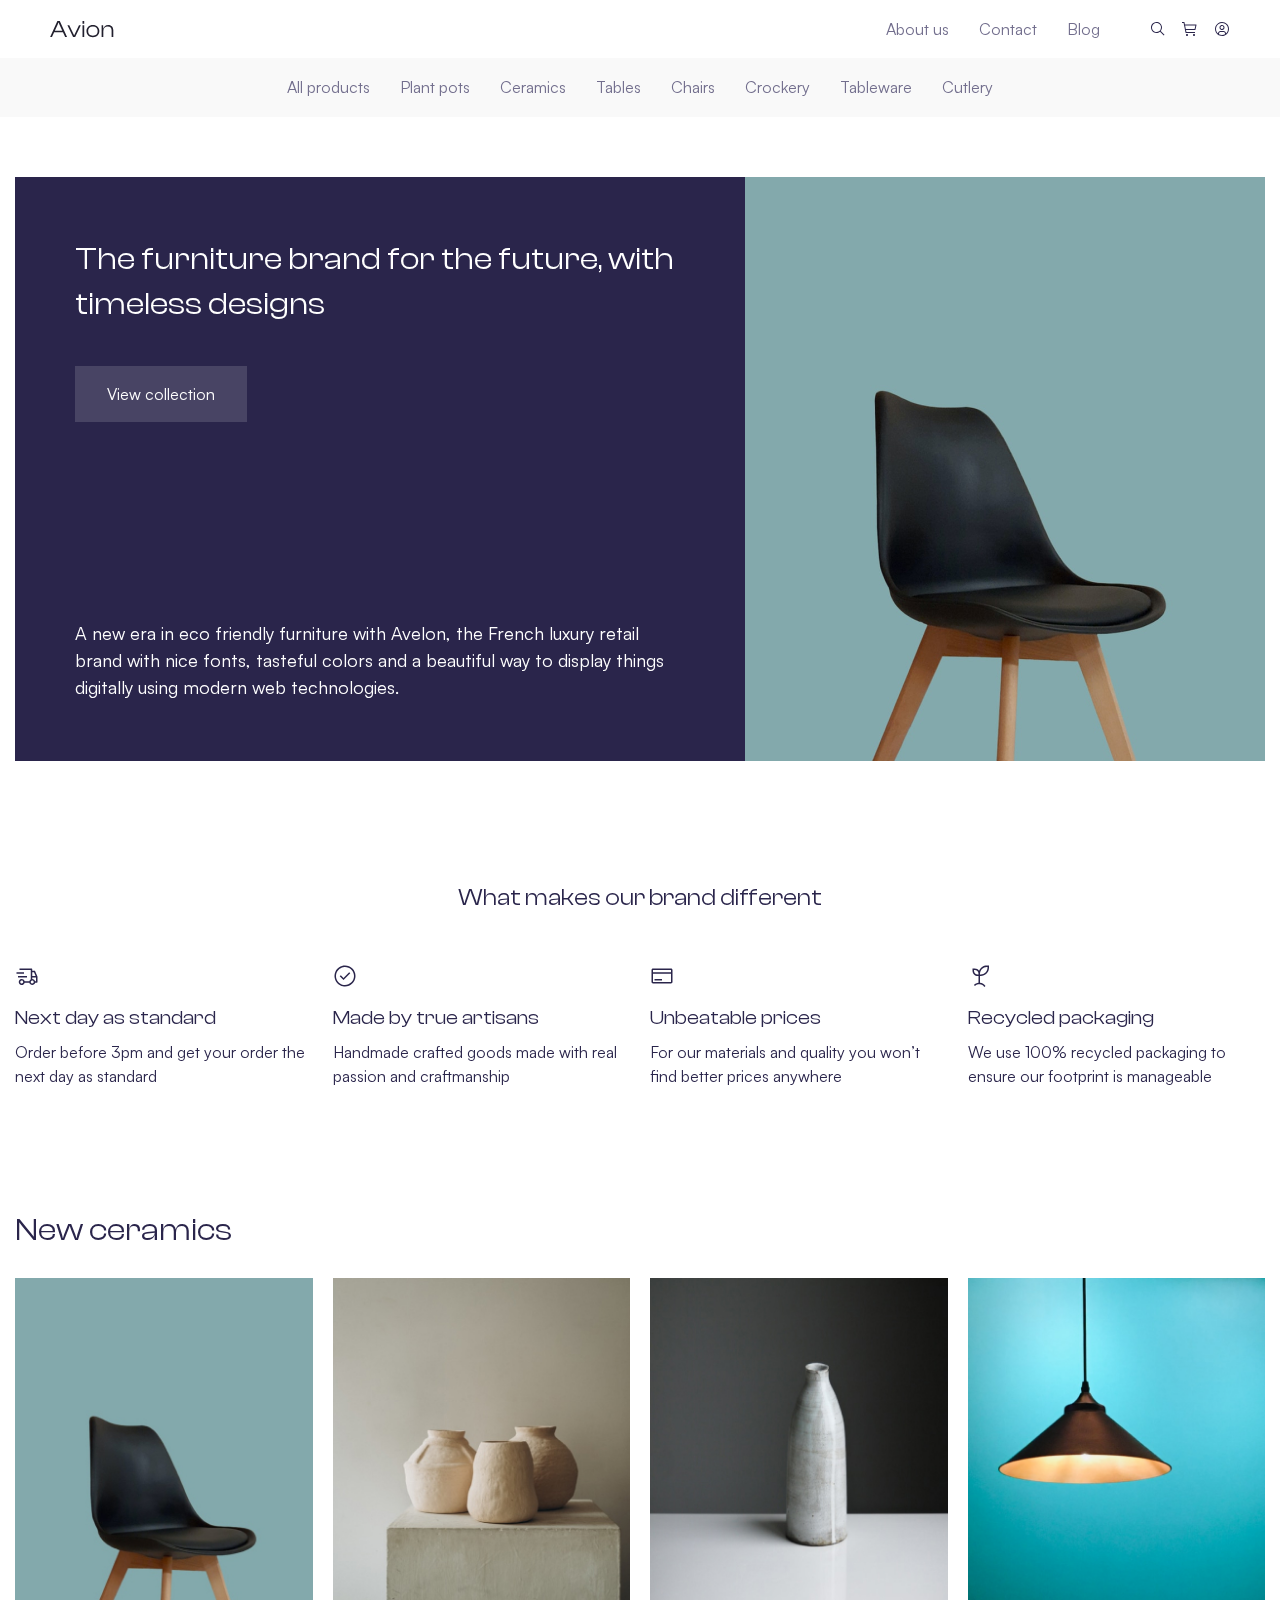
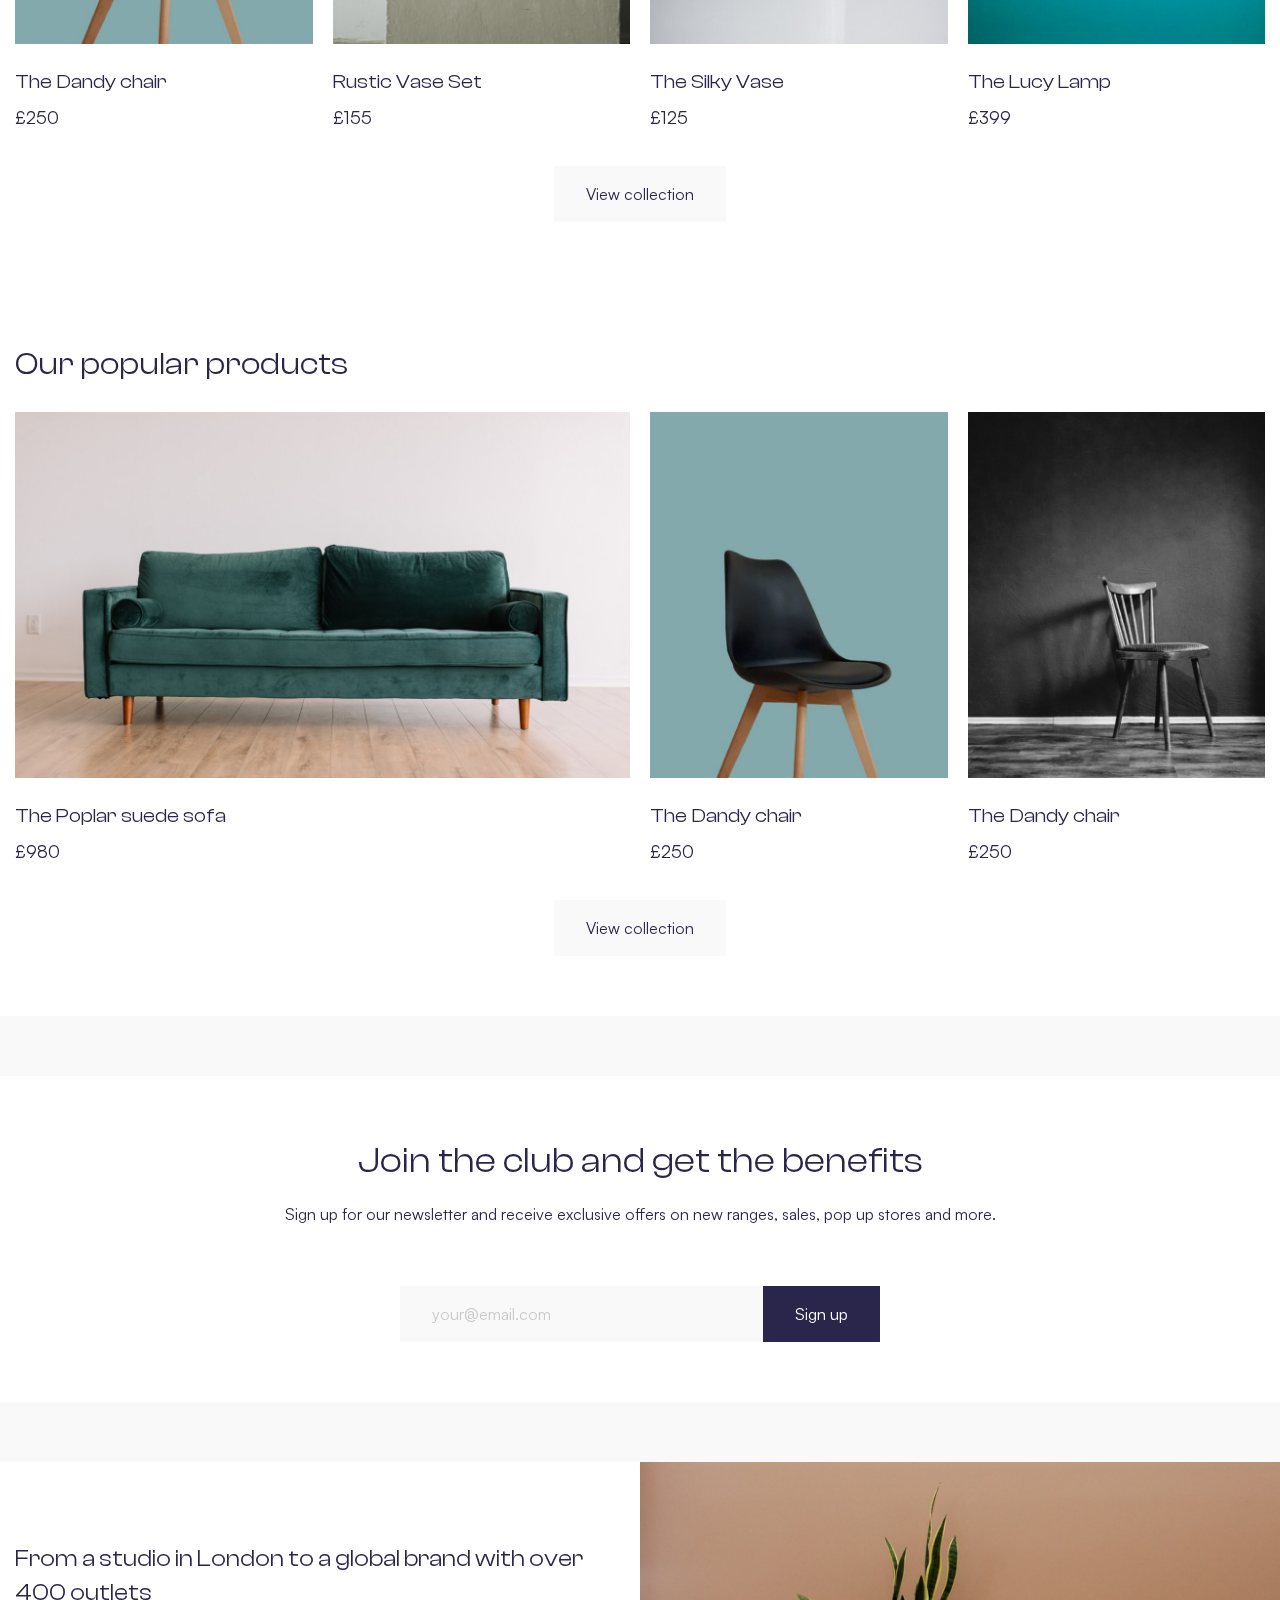
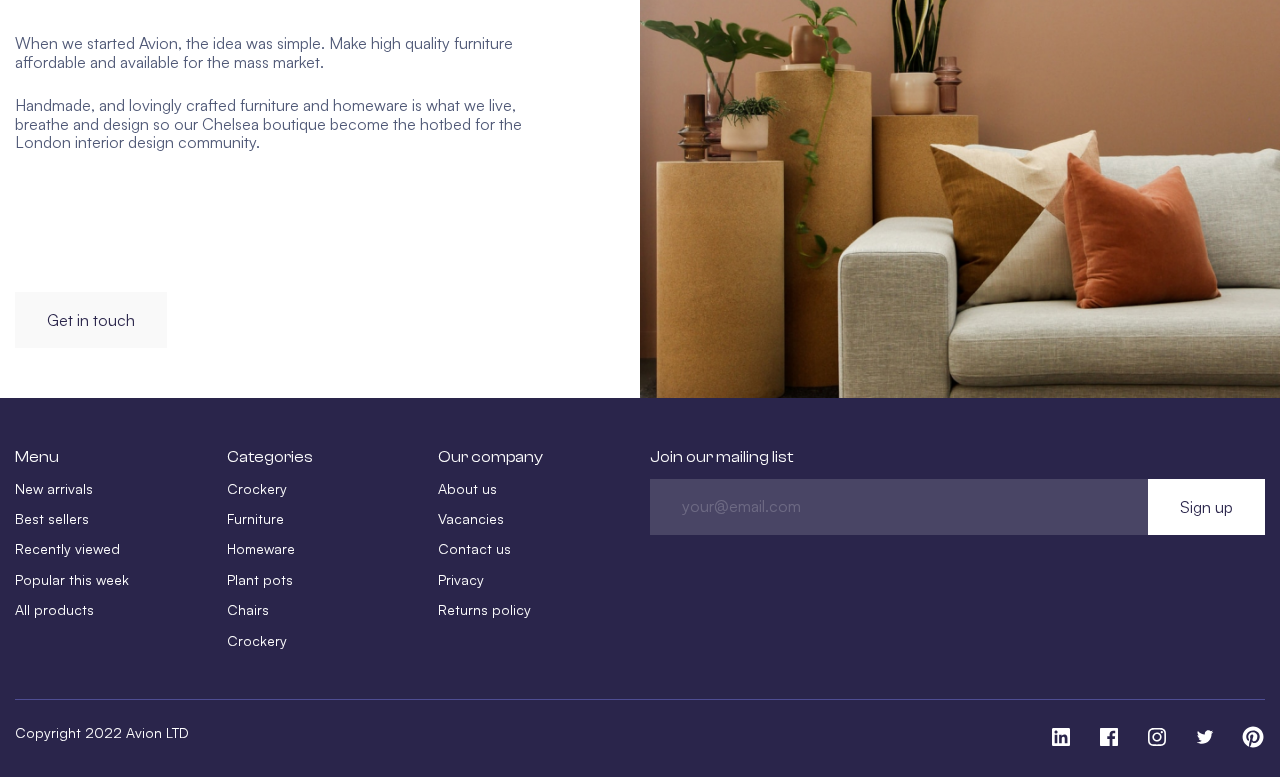
==== index.html @ 205c5595 "add products grid block" ====
<!DOCTYPE html>
<html lang="en" class="page">

<head>
    <meta charset="UTF-8">
    <meta name="viewport" content="width=device-width, initial-scale=1.0">
    <title>Avion</title>
    <link rel="stylesheet" href="./styles/normalize.css">
    <link rel="stylesheet" href="./styles/main.css">
</head>

<body class="page__body">
    <header class="header">
        <div class="header__container header__top">
            <a href="/" class="logo header__logo">
                <img src="./img/logo.svg" alt="Avion Logo">
            </a>
            <div class="header__actions">
                <nav class="header__nav">
                    <ul class="list-reset header__list">
                        <li class="header__item">
                            <a href="/about.html" class="header__link focus-visible">About us</a>
                        </li>
                        <li class="header__item">
                            <a href="#" class="header__link focus-visible">Contact</a>
                        </li>
                        <li class="header__item">
                            <a href="#" class="header__link focus-visible">Blog</a>
                        </li>
                    </ul>
                </nav>
                <div class="header__buttons">
                    <button class="btn-reset header__button">
                        <img src="./img/search-icon.svg" alt="Search Icon" class="header__button-icon">
                    </button>
                    <button class="btn-reset header__button">
                        <img src="./img/cart-icon.svg" alt="Cart Icon" class="header__button-icon">
                    </button>
                    <button class="btn-reset header__button">
                        <img src="./img/user-icon.svg" alt="User Icon" class="header__button-icon">
                    </button>
                </div>
            </div>
        </div>
        <div class="header__container header__bottom">
            <nav class="header__nav">
                <ul class="list-reset header__list">
                    <li class="header__item"><a href="#" class="header__link focus-visible">All products</a></li>
                    <li class="header__item"><a href="#" class="header__link focus-visible">Plant pots</a></li>
                    <li class="header__item"><a href="#" class="header__link focus-visible">Ceramics</a></li>
                    <li class="header__item"><a href="#" class="header__link focus-visible">Tables</a></li>
                    <li class="header__item"><a href="#" class="header__link focus-visible">Chairs</a></li>
                    <li class="header__item"><a href="#" class="header__link focus-visible">Crockery</a></li>
                    <li class="header__item"><a href="#" class="header__link focus-visible">Tableware</a></li>
                    <li class="header__item"><a href="#" class="header__link focus-visible">Cutlery</a></li>
                </ul>
            </nav>
        </div>
    </header>
    <main>
        <section class="hero">
            <div class="hero__container container">
                <!-- Левая часть: текст и кнопка -->
                <div class="hero__content">
                    <h1 class="hero__title">The furniture brand for the future, with timeless designs</h1>
                    <a href="#" class="button button--transparent hero__button">View collection</a>
                    <p class="hero__description">
                        A new era in eco friendly furniture with Avelon, the French luxury retail brand
                        with nice fonts, tasteful colors and a beautiful way to display things digitally
                        using modern web technologies.
                    </p>
                </div>

                <!-- Правая часть: картинка -->
                <div class="hero__image-wrapper">
                    <img src="./img/hero-chair.jpg" alt="Furniture design chair" width="520" height="584"
                        class="hero__image">
                </div>
            </div>
        </section>
        <section class="features">
            <div class="container">
                <h2 class="title title--medium title--center features__title">What makes our brand different</h2>
                <ul class="list-reset features__list grid">
                    <!-- Пункт 1 -->
                    <li class="features__item">
                        <img src="./img/features-1.svg" alt="Features Icon" width="24" height="24"
                            class="features__icon">
                        <h3 class="features__subtitle">Next day as standard</h3>
                        <p class="features__text">Order before 3pm and get your order the next day as standard</p>
                    </li>

                    <!-- Пункт 2 -->
                    <li class="features__item">
                        <img src="./img/features-2.svg" alt="Features Icon" width="24" height="24"
                            class="features__icon">
                        <h3 class="features__subtitle">Made by true artisans</h3>
                        <p class="features__text">Handmade crafted goods made with real passion and craftmanship</p>
                    </li>

                    <!-- Пункт 3 -->
                    <li class="features__item">
                        <img src="./img/features-3.svg" alt="Features Icon" width="24" height="24"
                            class="features__icon">
                        <h3 class="features__subtitle">Unbeatable prices</h3>
                        <p class="features__text">For our materials and quality you won’t find better prices anywhere
                        </p>
                    </li>

                    <!-- Пункт 4 -->
                    <li class="features__item">
                        <img src="./img/features-4.svg" alt="Features Icon" width="24" height="24"
                            class="features__icon">
                        <h3 class="features__subtitle">Recycled packaging</h3>
                        <p class="features__text">We use 100% recycled packaging to ensure our footprint is manageable
                        </p>
                    </li>
                </ul>
            </div>
        </section>
        <section class="products">
            <div class="products__container container">
                <h2 class="title title--large products__title">New ceramics</h2>

                <ul class="list-reset products-grid products__list">
                    <li class="products-grid__item">
                        <article class="product">
                            <div class="product__image-wrapper">
                                <img src="./img/dandy-chair.jpg" alt="The Dandy chair" class="product__image" width="305"
                                    height="317">
                            </div>
                            <a href="/" class="product__name">The Dandy chair</a>
                            <span class="product__price">£250</span>
                        </article>
                    </li>

                    <li class="products-grid__item">
                        <article class="product">
                            <div class="product__image-wrapper">
                                <img src="./img/vase-set.jpg" alt="Rustic Vase Set" class="product__image" width="305"
                                    height="317">
                            </div>
                            <a href="/" class="product__name">Rustic Vase Set</a>
                            <span class="product__price">£155</span>
                        </article>
                    </li>

                    <li class="products-grid__item">
                        <article class="product">
                            <div class="product__image-wrapper">
                                <img src="./img/silky-vase.jpg" alt="The Silky Vase" class="product__image" width="305"
                                    height="317">
                            </div>
                            <a href="/" class="product__name">The Silky Vase</a>
                            <span class="product__price">£125</span>
                        </article>
                    </li>

                    <li class="products-grid__item">
                        <article class="product">
                            <div class="product__image-wrapper">
                                <img src="./img/lucy-lamp.jpg" alt="The Lucy Lamp" class="product__image" width="305"
                                    height="317">
                            </div>
                            <a href="/" class="product__name">The Lucy Lamp</a>
                            <span class="product__price">£399</span>
                        </article>
                    </li>
                </ul>

                <div class="products__button-wrapper">
                    <a href="/products.html" class="button button--grey">View collection</a>
                </div>
            </div>
        </section>
        <section class="products">
            <div class="products__container container">
                <h2 class="title title--large products__title">Our popular products</h2>

                <ul class="list-reset products-grid products__list">
                    <li class="products-grid__item products-grid__item--large">
                        <article class="product">
                            <div class="product__image-wrapper">
                                <img src="./img/popular-sofa.jpg" alt="The Dandy chair" class="product__image" width="630"
                                    height="375">
                            </div>
                            <a href="/" class="product__name">The Poplar suede sofa</a>
                            <span class="product__price">£980</span>
                        </article>
                    </li>

                    <li class="products-grid__item">
                        <article class="product">
                            <div class="product__image-wrapper">
                                <img src="./img/dandy-chair.jpg" alt="Rustic Vase Set" class="product__image" width="305"
                                    height="317">
                            </div>
                            <a href="/" class="product__name">The Dandy chair</a>
                            <span class="product__price">£250</span>
                        </article>
                    </li>

                    <li class="products-grid__item">
                        <article class="product">
                            <div class="product__image-wrapper">
                                <img src="./img/dandy-chair-2.jpg" alt="The Silky Vase" class="product__image" width="305"
                                    height="317">
                            </div>
                            <a href="/" class="product__name">The Dandy chair</a>
                            <span class="product__price">£250</span>
                        </article>
                    </li>
                </ul>

                <div class="products__button-wrapper">
                    <a href="/products.html" class="button button--grey">View collection</a>
                </div>
            </div>
        </section>
        <section class="newsletter">
            <div class="newsletter__container container">
                <h2 class="title title--xlarge title--center newsletter__title">Join the club and get the benefits</h2>
                <p class="newsletter__description">Sign up for our newsletter and receive exclusive offers on new
                    ranges, sales, pop up stores and more.</p>
                <form action="#" method="POST" class="form newsletter__form">
                    <input type="email" class="input-reset form__input" placeholder="your@email.com" required
                        aria-label="Enter your email address">
                    <button type="submit" class="button button--dark form__button">Sign up</button>
                </form>
            </div>
        </section>
        <section class="about">
            <div class="about__container">
                <!-- Левая часть: текст и кнопка -->
                <div class="about__content about__content--left">
                    <h2 class="title title--medium about__title">From a studio in London to a global brand with over 400
                        outlets</h1>
                        <p class="about__description">
                            When we started Avion, the idea was simple. Make high quality furniture affordable and
                            available
                            for the mass market.
                        </p>
                        <p class="about__description">
                            Handmade, and lovingly crafted furniture and homeware is what we live,
                            breathe and design so our Chelsea boutique become the hotbed for the London interior design
                            community.
                        </p>
                        <a href="#" class="button button--grey about__button">Get in touch</a>
                </div>

                <!-- Правая часть: картинка -->
                <div class="about__image-wrapper">
                    <img src="./img/about-image.jpg" alt="Decorate Image" width="720" height="603" class="about__image">
                </div>
            </div>
        </section>
    </main>
    <footer class="footer">
        <div class="container">
            <div class="grid footer__top">
                <nav class="footer__nav">
                    <h3 class="footer__subtitle">Menu</h3>
                    <ul class="list-reset footer__list">
                        <li class="footer__item">
                            <a href="/" class="footer__link">New arrivals</a>
                        </li>
                        <li class="footer__item">
                            <a href="/" class="footer__link">Best sellers</a>
                        </li>
                        <li class="footer__item">
                            <a href="/" class="footer__link">Recently viewed</a>
                        </li>
                        <li class="footer__item">
                            <a href="/" class="footer__link">Popular this week</a>
                        </li>
                        <li class="footer__item">
                            <a href="/" class="footer__link">All products</a>
                        </li>
                    </ul>
                </nav>
                <nav class="footer__nav">
                    <h3 class="footer__subtitle">Categories</h3>
                    <ul class="list-reset footer__list">
                        <li class="footer__item">
                            <a href="/" class="footer__link">Crockery</a>
                        </li>
                        <li class="footer__item">
                            <a href="/" class="footer__link">Furniture</a>
                        </li>
                        <li class="footer__item">
                            <a href="/" class="footer__link">Homeware</a>
                        </li>
                        <li class="footer__item">
                            <a href="/" class="footer__link">Plant pots</a>
                        </li>
                        <li class="footer__item">
                            <a href="/" class="footer__link">Chairs</a>
                        </li>
                        <li class="footer__item">
                            <a href="/" class="footer__link">Crockery</a>
                        </li>
                    </ul>
                </nav>
                <nav class="footer__nav">
                    <h3 class="footer__subtitle">Our company</h3>
                    <ul class="list-reset footer__list">
                        <li class="footer__item">
                            <a href="/" class="footer__link">About us</a>
                        </li>
                        <li class="footer__item">
                            <a href="/" class="footer__link">Vacancies</a>
                        </li>
                        <li class="footer__item">
                            <a href="/" class="footer__link">Contact us</a>
                        </li>
                        <li class="footer__item">
                            <a href="/" class="footer__link">Privacy</a>
                        </li>
                        <li class="footer__item">
                            <a href="/" class="footer__link">Returns policy</a>
                        </li>
                    </ul>
                </nav>
                <div class="footer__form">
                    <h3 class="footer__subtitle">Join our mailing list</h3>
                    <form action="#" method="POST" class="form">
                        <input type="email" class="input-reset form__input form__input--transparent"
                            placeholder="your@email.com" required aria-label="Enter your email address">
                        <button type="submit" class="button button--white form__button">Sign up</button>
                    </form>
                </div>
            </div>
            <div class="footer__bottom">
                <span class="footer__copyright">Copyright 2022 Avion LTD</span>
                <ul class="list-reset social">
                    <li class="social__item">
                        <a href="#" class="social__link">
                            <svg width="24" height="24" viewBox="0 0 24 24" fill="none" class="social__icon"
                                xmlns="http://www.w3.org/2000/svg">
                                <rect width="24" height="24" fill="white" style="mix-blend-mode:multiply" />
                                <path
                                    d="M19.65 3H4.35C3.6 3 3 3.6 3 4.275V19.65C3 20.325 3.6 20.925 4.35 20.925H19.65C20.4 20.925 21 20.325 21 19.65V4.275C21 3.6 20.4 3 19.65 3ZM8.325 18.3H5.7V9.75H8.325V18.3ZM7.05 8.55C6.225 8.55 5.475 7.875 5.475 6.975C5.475 6.075 6.15 5.4 7.05 5.4C7.875 5.4 8.625 6.075 8.625 6.975C8.625 7.875 7.875 8.55 7.05 8.55ZM18.375 18.225H15.75V14.025C15.75 13.05 15.75 11.7 14.325 11.7C12.9 11.7 12.75 12.825 12.75 13.875V18.15H10.125V9.75H12.6V10.875H12.675C13.05 10.2 13.95 9.45 15.225 9.45C17.925 9.45 18.45 11.25 18.45 13.575V18.225H18.375Z"
                                    fill="white" />
                            </svg>
                        </a>
                    </li>
                    <li class="social__item">
                        <a href="#" class="social__link">
                            <svg width="24" height="24" viewBox="0 0 24 24" fill="none" class="social__icon"
                                xmlns="http://www.w3.org/2000/svg">
                                <rect width="24" height="24" fill="white" style="mix-blend-mode:multiply" />
                                <path
                                    d="M20.0025 3H3.9975C3.73355 3.00196 3.48097 3.10769 3.29433 3.29433C3.10769 3.48097 3.00196 3.73355 3 3.9975V20.0025C3.00196 20.2664 3.10769 20.519 3.29433 20.7057C3.48097 20.8923 3.73355 20.998 3.9975 21H12.615V14.04H10.275V11.3175H12.615V9.315C12.615 6.99 14.0325 5.7225 16.1175 5.7225C16.815 5.7225 17.5125 5.7225 18.21 5.8275V8.25H16.7775C15.645 8.25 15.4275 8.79 15.4275 9.5775V11.31H18.1275L17.775 14.0325H15.4275V21H20.0025C20.2664 20.998 20.519 20.8923 20.7057 20.7057C20.8923 20.519 20.998 20.2664 21 20.0025V3.9975C20.998 3.73355 20.8923 3.48097 20.7057 3.29433C20.519 3.10769 20.2664 3.00196 20.0025 3Z"
                                    fill="white" />
                            </svg>
                        </a>
                    </li>
                    <li class="social__item">
                        <a href="#" class="social__link">
                            <svg width="24" height="24" viewBox="0 0 24 24" fill="none" class="social__icon"
                                xmlns="http://www.w3.org/2000/svg">
                                <rect width="24" height="24" fill="white" style="mix-blend-mode:multiply" />
                                <path
                                    d="M16.8042 8.2758C17.4007 8.2758 17.8842 7.79227 17.8842 7.1958C17.8842 6.59933 17.4007 6.1158 16.8042 6.1158C16.2077 6.1158 15.7242 6.59933 15.7242 7.1958C15.7242 7.79227 16.2077 8.2758 16.8042 8.2758Z"
                                    fill="white" />
                                <path
                                    d="M12 7.37835C11.0859 7.37835 10.1924 7.64941 9.43235 8.15724C8.67232 8.66507 8.07995 9.38688 7.73015 10.2314C7.38035 11.0759 7.28883 12.0051 7.46715 12.9016C7.64548 13.7982 8.08565 14.6217 8.732 15.268C9.37835 15.9144 10.2018 16.3545 11.0984 16.5328C11.9949 16.7112 12.9241 16.6196 13.7686 16.2698C14.6131 15.92 15.3349 15.3277 15.8428 14.5677C16.3506 13.8076 16.6217 12.9141 16.6217 12C16.6217 10.7743 16.1347 9.59873 15.268 8.732C14.4013 7.86527 13.2257 7.37835 12 7.37835ZM12 15C11.4067 15 10.8266 14.8241 10.3333 14.4944C9.83994 14.1648 9.45542 13.6962 9.22836 13.1481C9.0013 12.5999 8.94189 11.9967 9.05764 11.4147C9.1734 10.8328 9.45912 10.2982 9.87868 9.87868C10.2982 9.45912 10.8328 9.1734 11.4147 9.05764C11.9967 8.94189 12.5999 9.0013 13.1481 9.22836C13.6962 9.45542 14.1648 9.83994 14.4944 10.3333C14.8241 10.8266 15 11.4067 15 12C15 12.7956 14.6839 13.5587 14.1213 14.1213C13.5587 14.6839 12.7956 15 12 15Z"
                                    fill="white" />
                                <path
                                    d="M12 4.62165C14.4031 4.62165 14.6878 4.6308 15.6368 4.67415C16.2075 4.68094 16.7728 4.78577 17.308 4.98405C17.6961 5.13381 18.0486 5.36316 18.3428 5.65732C18.6369 5.95149 18.8663 6.30398 19.016 6.6921C19.2143 7.22731 19.3191 7.79261 19.3259 8.36333C19.3692 9.3123 19.3784 9.597 19.3784 12.0001C19.3784 14.4031 19.3693 14.6878 19.3259 15.6368C19.3191 16.2075 19.2143 16.7728 19.016 17.3081C18.8663 17.6962 18.6369 18.0487 18.3428 18.3428C18.0486 18.637 17.6961 18.8663 17.308 19.0161C16.7728 19.2144 16.2075 19.3192 15.6368 19.326C14.6879 19.3693 14.4033 19.3785 12 19.3785C9.5967 19.3785 9.31215 19.3694 8.36325 19.326C7.79253 19.3192 7.22723 19.2144 6.69202 19.0161C6.3039 18.8663 5.95142 18.637 5.65725 18.3428C5.36308 18.0487 5.13374 17.6962 4.98397 17.3081C4.78569 16.7728 4.68087 16.2075 4.67408 15.6368C4.6308 14.6878 4.62157 14.4031 4.62157 12.0001C4.62157 9.597 4.63072 9.3123 4.67408 8.36333C4.68087 7.79261 4.78569 7.22731 4.98397 6.6921C5.13373 6.30396 5.36307 5.95146 5.65724 5.65728C5.95141 5.3631 6.30389 5.13375 6.69202 4.98397C7.22723 4.78569 7.79253 4.68087 8.36325 4.67408C9.31222 4.6308 9.59693 4.62165 12 4.62165ZM12 3C9.55575 3 9.24922 3.01035 8.2893 3.05415C7.54279 3.06914 6.80422 3.21059 6.105 3.4725C5.50705 3.70374 4.96401 4.05735 4.51068 4.51068C4.05735 4.96401 3.70374 5.50705 3.4725 6.105C3.21055 6.80434 3.06909 7.54304 3.05415 8.28968C3.01035 9.24923 3 9.55575 3 12C3 14.4443 3.01035 14.7508 3.05415 15.7107C3.0691 16.4573 3.21056 17.196 3.4725 17.8954C3.70374 18.4933 4.05735 19.0364 4.51068 19.4897C4.96401 19.943 5.50705 20.2966 6.105 20.5279C6.80434 20.7898 7.54304 20.9313 8.28968 20.9462C9.24923 20.9897 9.55575 21 12 21C14.4443 21 14.7508 20.9896 15.7107 20.9459C16.4573 20.9309 17.196 20.7894 17.8954 20.5275C18.4933 20.2963 19.0364 19.9426 19.4897 19.4893C19.943 19.036 20.2966 18.493 20.5279 17.895C20.7898 17.1957 20.9313 16.457 20.9462 15.7103C20.9897 14.7508 21 14.4443 21 12C21 9.55575 20.9896 9.24922 20.9459 8.2893C20.9309 7.54279 20.7894 6.80422 20.5275 6.105C20.2962 5.50712 19.9426 4.96415 19.4893 4.51089C19.0359 4.05763 18.4929 3.70407 17.895 3.47287C17.1957 3.21093 16.457 3.06948 15.7103 3.05453C14.7508 3.01035 14.4443 3 12 3Z"
                                    fill="white" />
                            </svg>
                        </a>
                    </li>
                    <li class="social__item">
                        <a href="#" class="social__link">
                            <svg width="24" height="24" viewBox="0 0 24 24" fill="none" class="social__icon"
                                xmlns="http://www.w3.org/2000/svg">
                                <rect width="24" height="24" fill="white" style="mix-blend-mode:multiply" />
                                <path
                                    d="M8.94 18.705C10.2069 18.713 11.4627 18.4693 12.6346 17.9882C13.8066 17.507 14.8714 16.798 15.7672 15.9022C16.663 15.0064 17.3721 13.9416 17.8532 12.7696C18.3343 11.5977 18.578 10.3418 18.57 9.07499C18.57 8.92499 18.57 8.78249 18.57 8.63249C19.2267 8.15136 19.7951 7.56012 20.25 6.88499C19.6316 7.15544 18.9773 7.3348 18.3075 7.41749C19.0177 6.99432 19.5506 6.32824 19.8075 5.54249C19.1456 5.93957 18.4199 6.21871 17.6625 6.36749C17.1524 5.82401 16.4775 5.46378 15.7421 5.34253C15.0067 5.22128 14.2518 5.34576 13.5943 5.69673C12.9368 6.04769 12.4132 6.60557 12.1047 7.28405C11.7962 7.96252 11.7198 8.72376 11.8875 9.44999C10.542 9.38395 9.22553 9.03525 8.02377 8.42662C6.822 7.81798 5.7619 6.96305 4.9125 5.91749C4.48419 6.66087 4.35437 7.53923 4.54932 8.37473C4.74427 9.21023 5.24942 9.94043 5.9625 10.4175C5.43646 10.3972 4.92259 10.2533 4.4625 9.99749V10.035C4.45783 10.8119 4.71954 11.5669 5.20403 12.1742C5.68851 12.7815 6.3665 13.2044 7.125 13.3725C6.63573 13.5041 6.12322 13.5246 5.625 13.4325C5.84459 14.095 6.26376 14.6734 6.82503 15.0883C7.38631 15.5032 8.06219 15.7344 8.76 15.75C7.56691 16.7104 6.08407 17.239 4.5525 17.25C4.28396 17.2422 4.01606 17.2197 3.75 17.1825C5.30022 18.1702 7.1019 18.6909 8.94 18.6825"
                                    fill="white" />
                            </svg>
                        </a>
                    </li>
                    <li class="social__item">
                        <a href="#" class="social__link">
                            <svg width="24" height="24" viewBox="0 0 24 24" fill="none" class="social__icon"
                                xmlns="http://www.w3.org/2000/svg">
                                <rect width="24" height="24" fill="white" style="mix-blend-mode:multiply" />
                                <path
                                    d="M11.9998 1.5C9.56549 1.51658 7.21257 2.37849 5.34356 3.93828C3.47455 5.49807 2.20559 7.65882 1.75375 10.0509C1.30192 12.443 1.69529 14.9177 2.86657 17.0518C4.03785 19.1858 5.91426 20.8466 8.1748 21.75C8.02287 20.7558 8.02287 19.7442 8.1748 18.75L9.4123 13.5C9.21646 13.0245 9.11949 12.5142 9.1273 12C9.1273 10.545 9.9748 9.45 11.0248 9.45C11.215 9.44714 11.4036 9.48543 11.5776 9.56224C11.7517 9.63906 11.9071 9.75258 12.0331 9.89504C12.1592 10.0375 12.253 10.2055 12.3081 10.3876C12.3632 10.5697 12.3783 10.7615 12.3523 10.95C12.3523 11.85 11.7823 13.2 11.4823 14.445C11.4177 14.6772 11.4101 14.9215 11.4599 15.1573C11.5098 15.3931 11.6157 15.6133 11.7688 15.7995C11.9218 15.9857 12.1175 16.1322 12.3391 16.2267C12.5608 16.3212 12.802 16.361 13.0423 16.3425C14.9023 16.3425 16.3423 14.37 16.3423 11.535C16.361 10.9589 16.2594 10.3853 16.044 9.85061C15.8287 9.31598 15.5042 8.8321 15.0914 8.42986C14.6786 8.02762 14.1864 7.71584 13.6464 7.51442C13.1063 7.31299 12.5302 7.22634 11.9548 7.26C11.3405 7.23361 10.7272 7.33216 10.152 7.54966C9.5769 7.76717 9.05188 8.09912 8.60875 8.52542C8.16563 8.95172 7.81361 9.46351 7.57401 10.0298C7.33441 10.5961 7.21221 11.2051 7.2148 11.82C7.20646 12.6766 7.46895 13.5139 7.9648 14.2125C8.00086 14.2526 8.02654 14.3009 8.03962 14.3532C8.05269 14.4055 8.05275 14.4602 8.0398 14.5125C7.9573 14.8425 7.7773 15.5625 7.7473 15.705C7.7173 15.8475 7.5898 15.9375 7.3948 15.8475C6.0823 15.2325 5.2648 13.32 5.2648 11.775C5.2648 8.4675 7.6723 5.4225 12.2023 5.4225C15.8398 5.4225 18.6748 8.0175 18.6748 11.49C18.6748 15.105 16.4248 18.015 13.2223 18.015C12.7528 18.0313 12.2867 17.9301 11.8662 17.7206C11.4458 17.511 11.0844 17.1997 10.8148 16.815L10.1623 19.3125C9.84951 20.2831 9.41077 21.2085 8.8573 22.065C9.87714 22.3664 10.9364 22.513 11.9998 22.5C14.7846 22.5 17.4553 21.3938 19.4244 19.4246C21.3936 17.4555 22.4998 14.7848 22.4998 12C22.4998 9.21523 21.3936 6.54451 19.4244 4.57538C17.4553 2.60625 14.7846 1.5 11.9998 1.5Z"
                                    fill="white" />
                            </svg>
                        </a>
                    </li>
                </ul>
            </div>
        </div>
    </footer>
</body>

</html>
---- styles/main.css ----
@import url('./_settings.css');

/* блоки */
@import url('./blocks/_social.css');
@import url('./blocks/_btn.css');
@import url('./blocks/_title.css');
@import url('./blocks/_form.css');
@import url('./blocks/_product.css');
@import url('./blocks/_filter.css');
@import url('./blocks/_products-grid.css');

/* index.html */
@import url('./blocks/_header.css');
@import url('./blocks/_hero.css');
@import url('./blocks/_features.css');
@import url('./blocks/_products.css');
@import url('./blocks/_newsletter.css');
@import url('./blocks/_about.css');
@import url('./blocks/_footer.css');

/* about.html */
@import url('./blocks/_about-hero.css');
@import url('./blocks/_story.css');

/* products.html */
@import url('./blocks/_products-hero.css');
@import url('./blocks/_catalog.css');
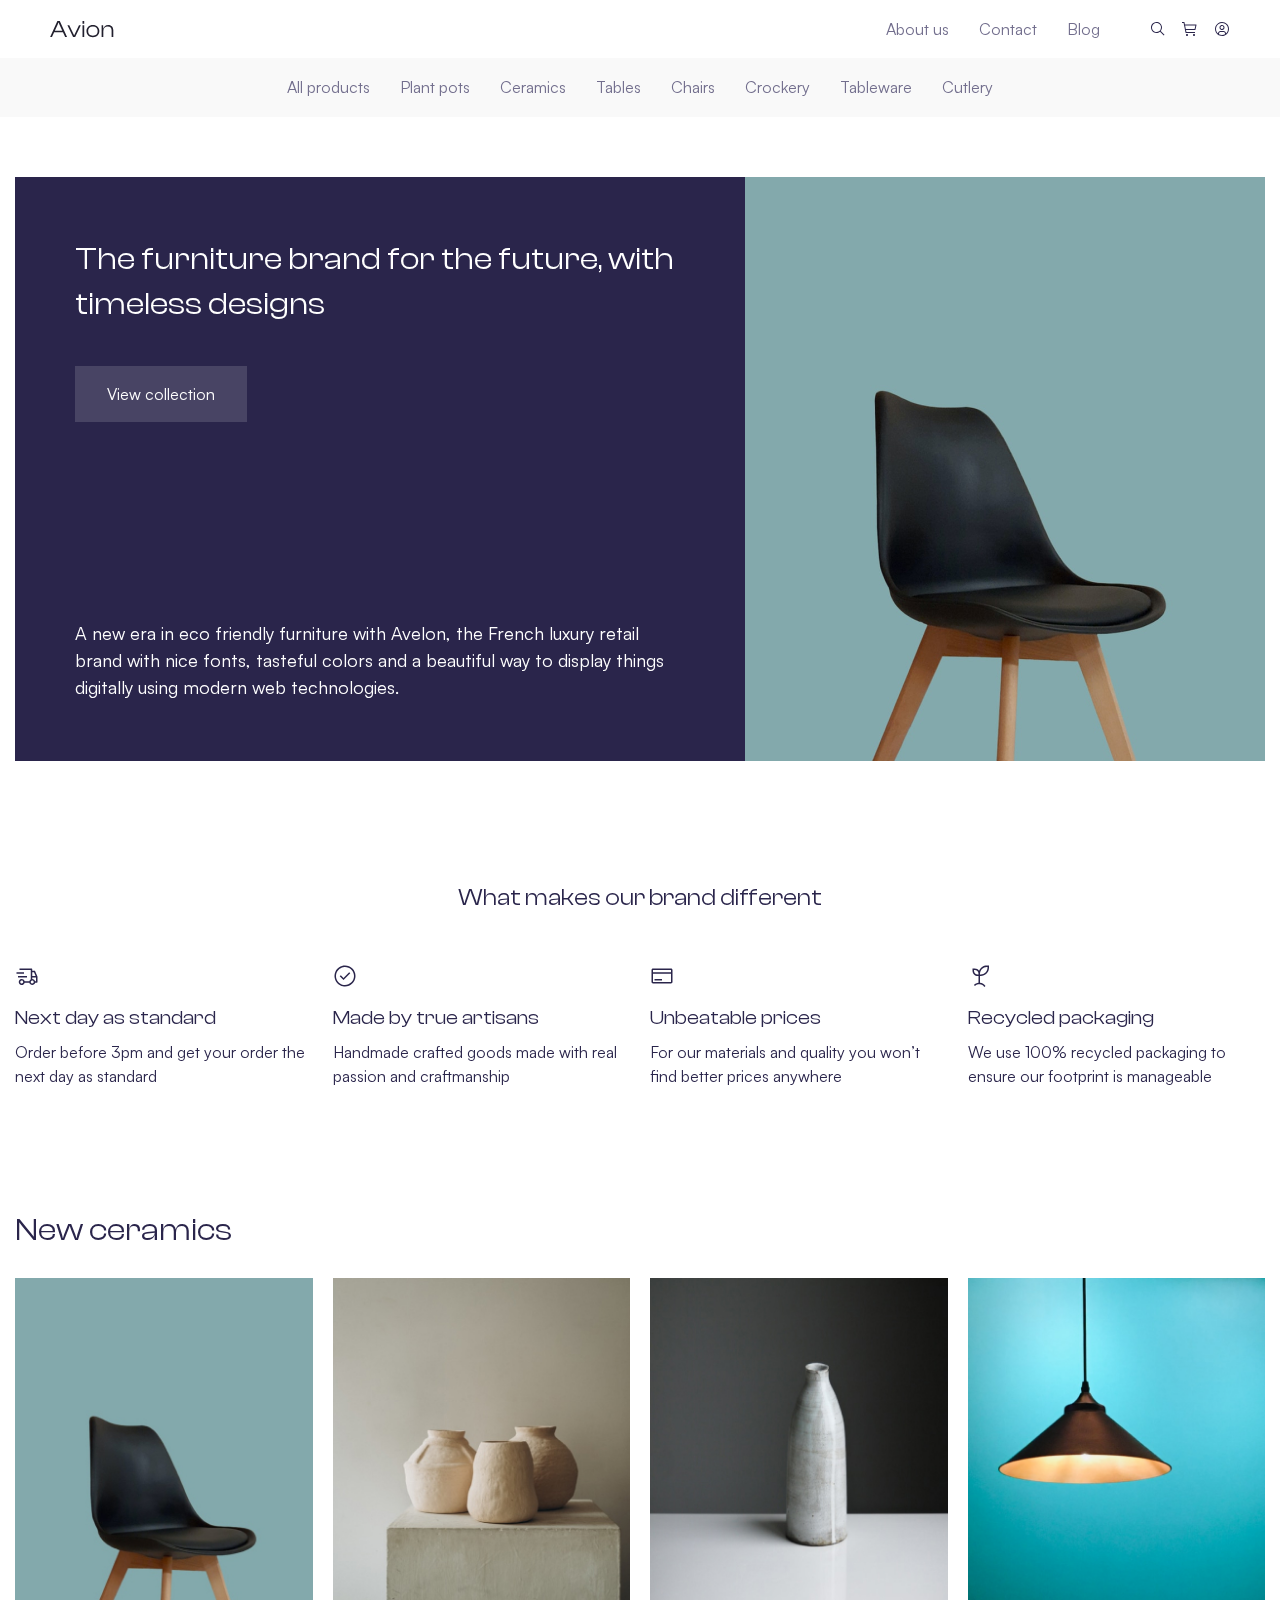
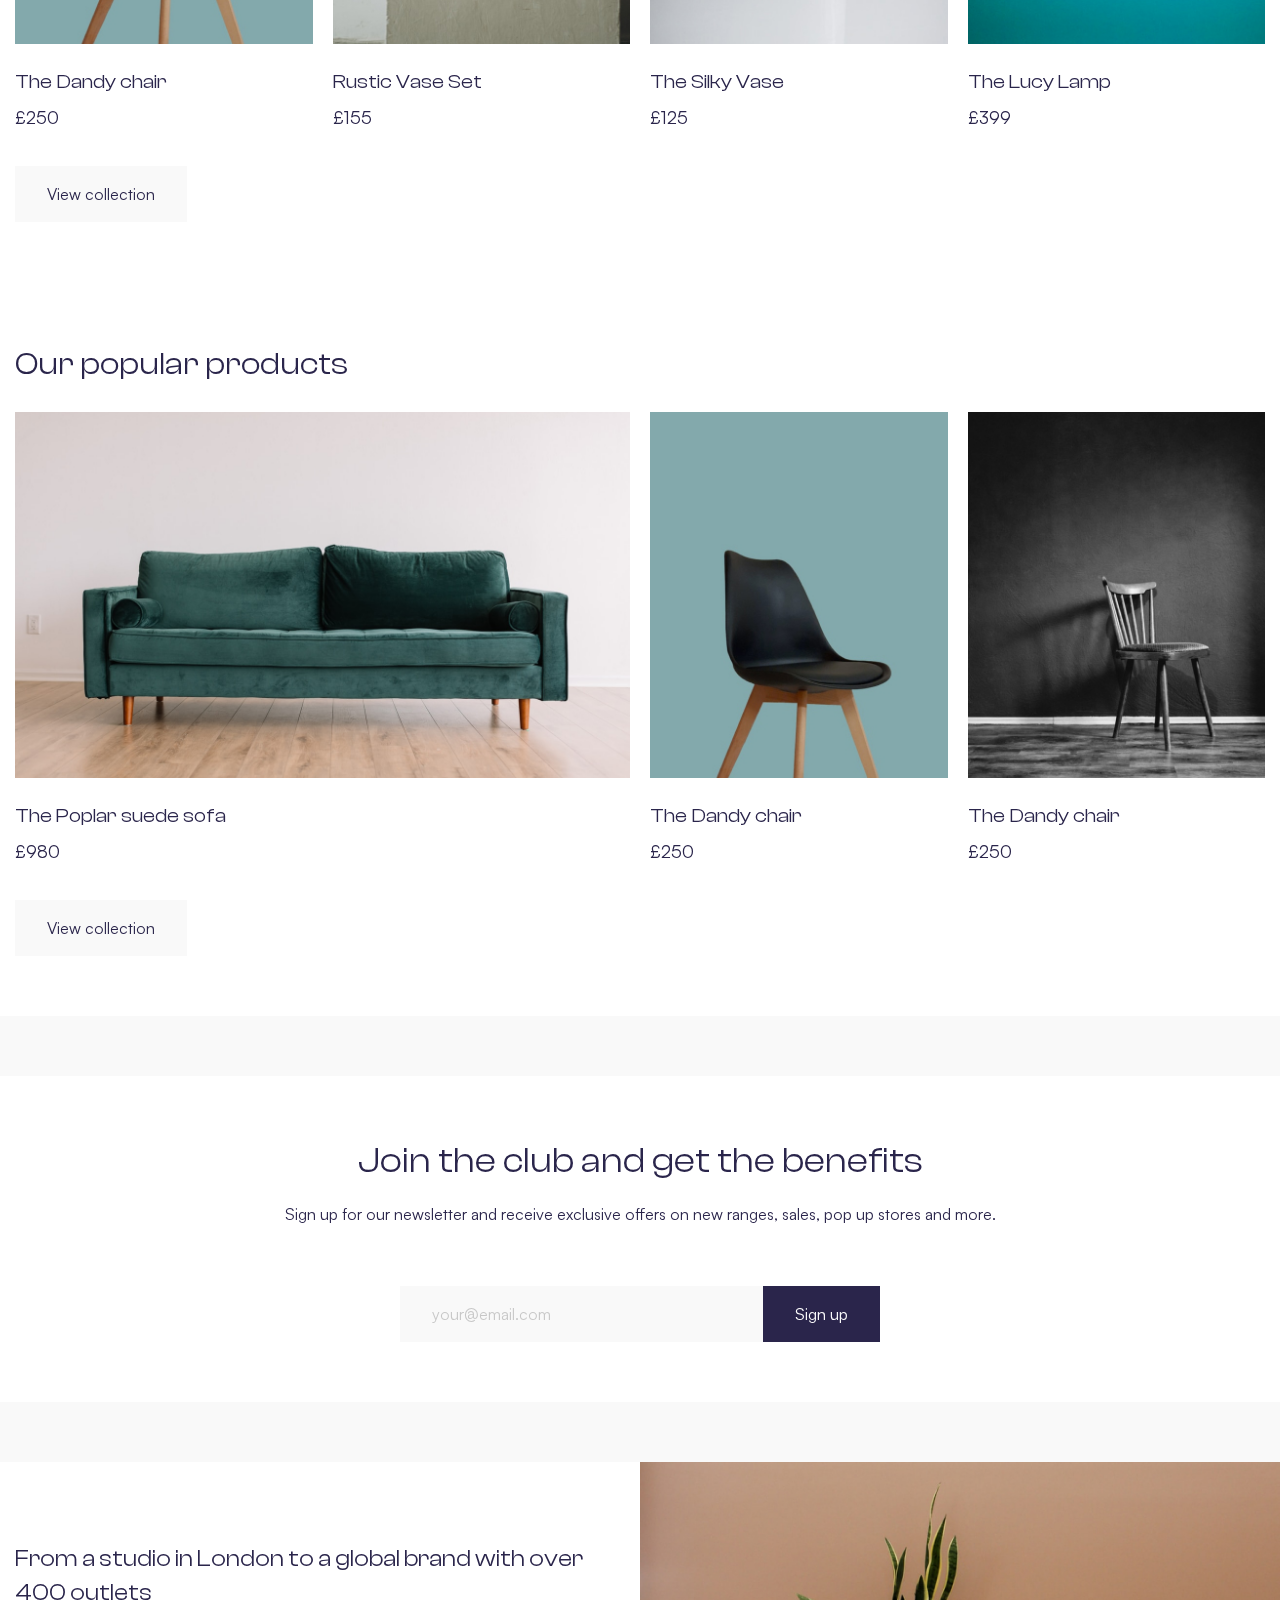
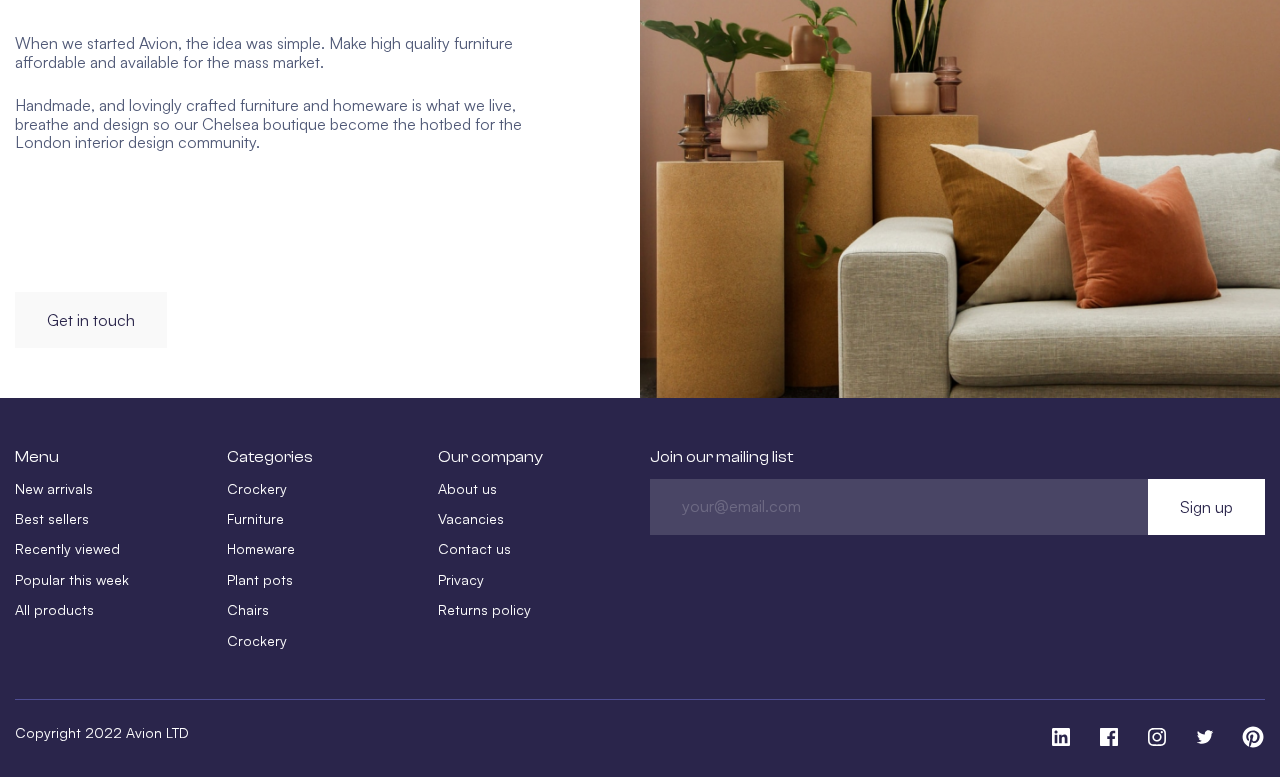
==== commit 3efee540: "change name block "products" to "products-section"" ====
--- a/index.html
+++ b/index.html
@@ -30,22 +30,22 @@
                     </ul>
                 </nav>
                 <div class="header__buttons">
-                    <button class="btn-reset header__button">
+                    <a href="/" class="header__button">
                         <img src="./img/search-icon.svg" alt="Search Icon" class="header__button-icon">
-                    </button>
-                    <button class="btn-reset header__button">
+                    </a>
+                    <a href="/cart.html" class="header__button">
                         <img src="./img/cart-icon.svg" alt="Cart Icon" class="header__button-icon">
-                    </button>
-                    <button class="btn-reset header__button">
+                    </a>
+                    <a href="/" class="header__button">
                         <img src="./img/user-icon.svg" alt="User Icon" class="header__button-icon">
-                    </button>
+                    </a>
                 </div>
             </div>
         </div>
         <div class="header__container header__bottom">
             <nav class="header__nav">
                 <ul class="list-reset header__list">
-                    <li class="header__item"><a href="#" class="header__link focus-visible">All products</a></li>
+                    <li class="header__item"><a href="/products.html" class="header__link focus-visible">All products</a></li>
                     <li class="header__item"><a href="#" class="header__link focus-visible">Plant pots</a></li>
                     <li class="header__item"><a href="#" class="header__link focus-visible">Ceramics</a></li>
                     <li class="header__item"><a href="#" class="header__link focus-visible">Tables</a></li>
@@ -118,18 +118,18 @@
                 </ul>
             </div>
         </section>
-        <section class="products">
-            <div class="products__container container">
-                <h2 class="title title--large products__title">New ceramics</h2>
-
-                <ul class="list-reset products-grid products__list">
+        <section class="products-section">
+            <div class="products-section__container container">
+                <h2 class="title title--large products-section__title">New ceramics</h2>
+
+                <ul class="list-reset products-grid products-section__list">
                     <li class="products-grid__item">
                         <article class="product">
                             <div class="product__image-wrapper">
                                 <img src="./img/dandy-chair.jpg" alt="The Dandy chair" class="product__image" width="305"
                                     height="317">
                             </div>
-                            <a href="/" class="product__name">The Dandy chair</a>
+                            <a href="/product.html" class="product__name">The Dandy chair</a>
                             <span class="product__price">£250</span>
                         </article>
                     </li>
@@ -140,7 +140,7 @@
                                 <img src="./img/vase-set.jpg" alt="Rustic Vase Set" class="product__image" width="305"
                                     height="317">
                             </div>
-                            <a href="/" class="product__name">Rustic Vase Set</a>
+                            <a href="/product.html" class="product__name">Rustic Vase Set</a>
                             <span class="product__price">£155</span>
                         </article>
                     </li>
@@ -151,7 +151,7 @@
                                 <img src="./img/silky-vase.jpg" alt="The Silky Vase" class="product__image" width="305"
                                     height="317">
                             </div>
-                            <a href="/" class="product__name">The Silky Vase</a>
+                            <a href="/product.html" class="product__name">The Silky Vase</a>
                             <span class="product__price">£125</span>
                         </article>
                     </li>
@@ -162,7 +162,7 @@
                                 <img src="./img/lucy-lamp.jpg" alt="The Lucy Lamp" class="product__image" width="305"
                                     height="317">
                             </div>
-                            <a href="/" class="product__name">The Lucy Lamp</a>
+                            <a href="/product.html" class="product__name">The Lucy Lamp</a>
                             <span class="product__price">£399</span>
                         </article>
                     </li>
@@ -173,18 +173,18 @@
                 </div>
             </div>
         </section>
-        <section class="products">
-            <div class="products__container container">
-                <h2 class="title title--large products__title">Our popular products</h2>
-
-                <ul class="list-reset products-grid products__list">
+        <section class="products-section">
+            <div class="products-section__container container">
+                <h2 class="title title--large products-section__title">Our popular products</h2>
+
+                <ul class="list-reset products-grid products-section__list">
                     <li class="products-grid__item products-grid__item--large">
                         <article class="product">
                             <div class="product__image-wrapper">
                                 <img src="./img/popular-sofa.jpg" alt="The Dandy chair" class="product__image" width="630"
                                     height="375">
                             </div>
-                            <a href="/" class="product__name">The Poplar suede sofa</a>
+                            <a href="/product.html" class="product__name">The Poplar suede sofa</a>
                             <span class="product__price">£980</span>
                         </article>
                     </li>
@@ -195,7 +195,7 @@
                                 <img src="./img/dandy-chair.jpg" alt="Rustic Vase Set" class="product__image" width="305"
                                     height="317">
                             </div>
-                            <a href="/" class="product__name">The Dandy chair</a>
+                            <a href="/product.html" class="product__name">The Dandy chair</a>
                             <span class="product__price">£250</span>
                         </article>
                     </li>
@@ -206,7 +206,7 @@
                                 <img src="./img/dandy-chair-2.jpg" alt="The Silky Vase" class="product__image" width="305"
                                     height="317">
                             </div>
-                            <a href="/" class="product__name">The Dandy chair</a>
+                            <a href="/product.html" class="product__name">The Dandy chair</a>
                             <span class="product__price">£250</span>
                         </article>
                     </li>
--- a/styles/main.css
+++ b/styles/main.css
@@ -5,6 +5,8 @@
 @import url('./blocks/_btn.css');
 @import url('./blocks/_title.css');
 @import url('./blocks/_form.css');
+@import url('./blocks/_checkbox.css');
+@import url('./blocks/_stepper.css');
 @import url('./blocks/_product.css');
 @import url('./blocks/_filter.css');
 @import url('./blocks/_products-grid.css');
@@ -13,7 +15,7 @@
 @import url('./blocks/_header.css');
 @import url('./blocks/_hero.css');
 @import url('./blocks/_features.css');
-@import url('./blocks/_products.css');
+@import url('./blocks/_products-section.css');
 @import url('./blocks/_newsletter.css');
 @import url('./blocks/_about.css');
 @import url('./blocks/_footer.css');
@@ -25,3 +27,9 @@
 /* products.html */
 @import url('./blocks/_products-hero.css');
 @import url('./blocks/_catalog.css');
+
+/* product.html */
+@import url('./blocks/_product-hero.css');
+
+/* cart.html */
+@import url('./blocks/_cart.css');
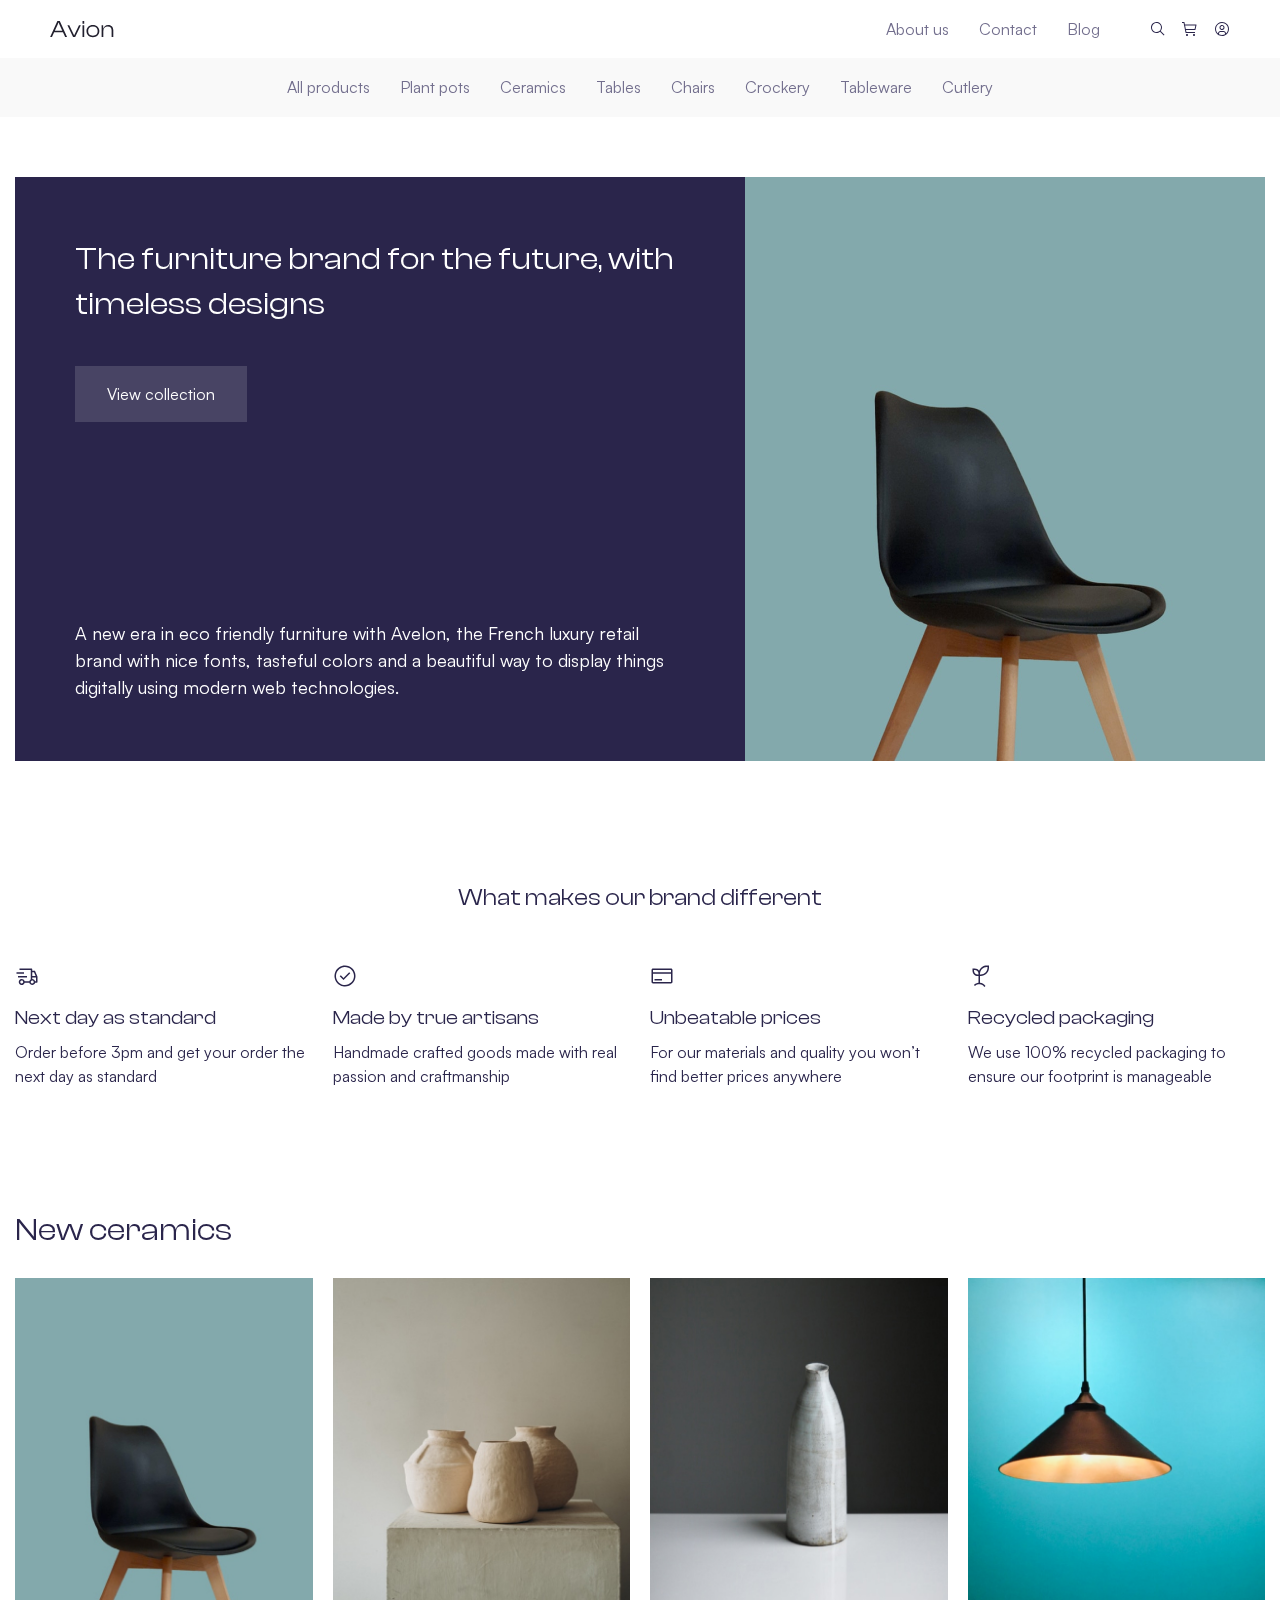
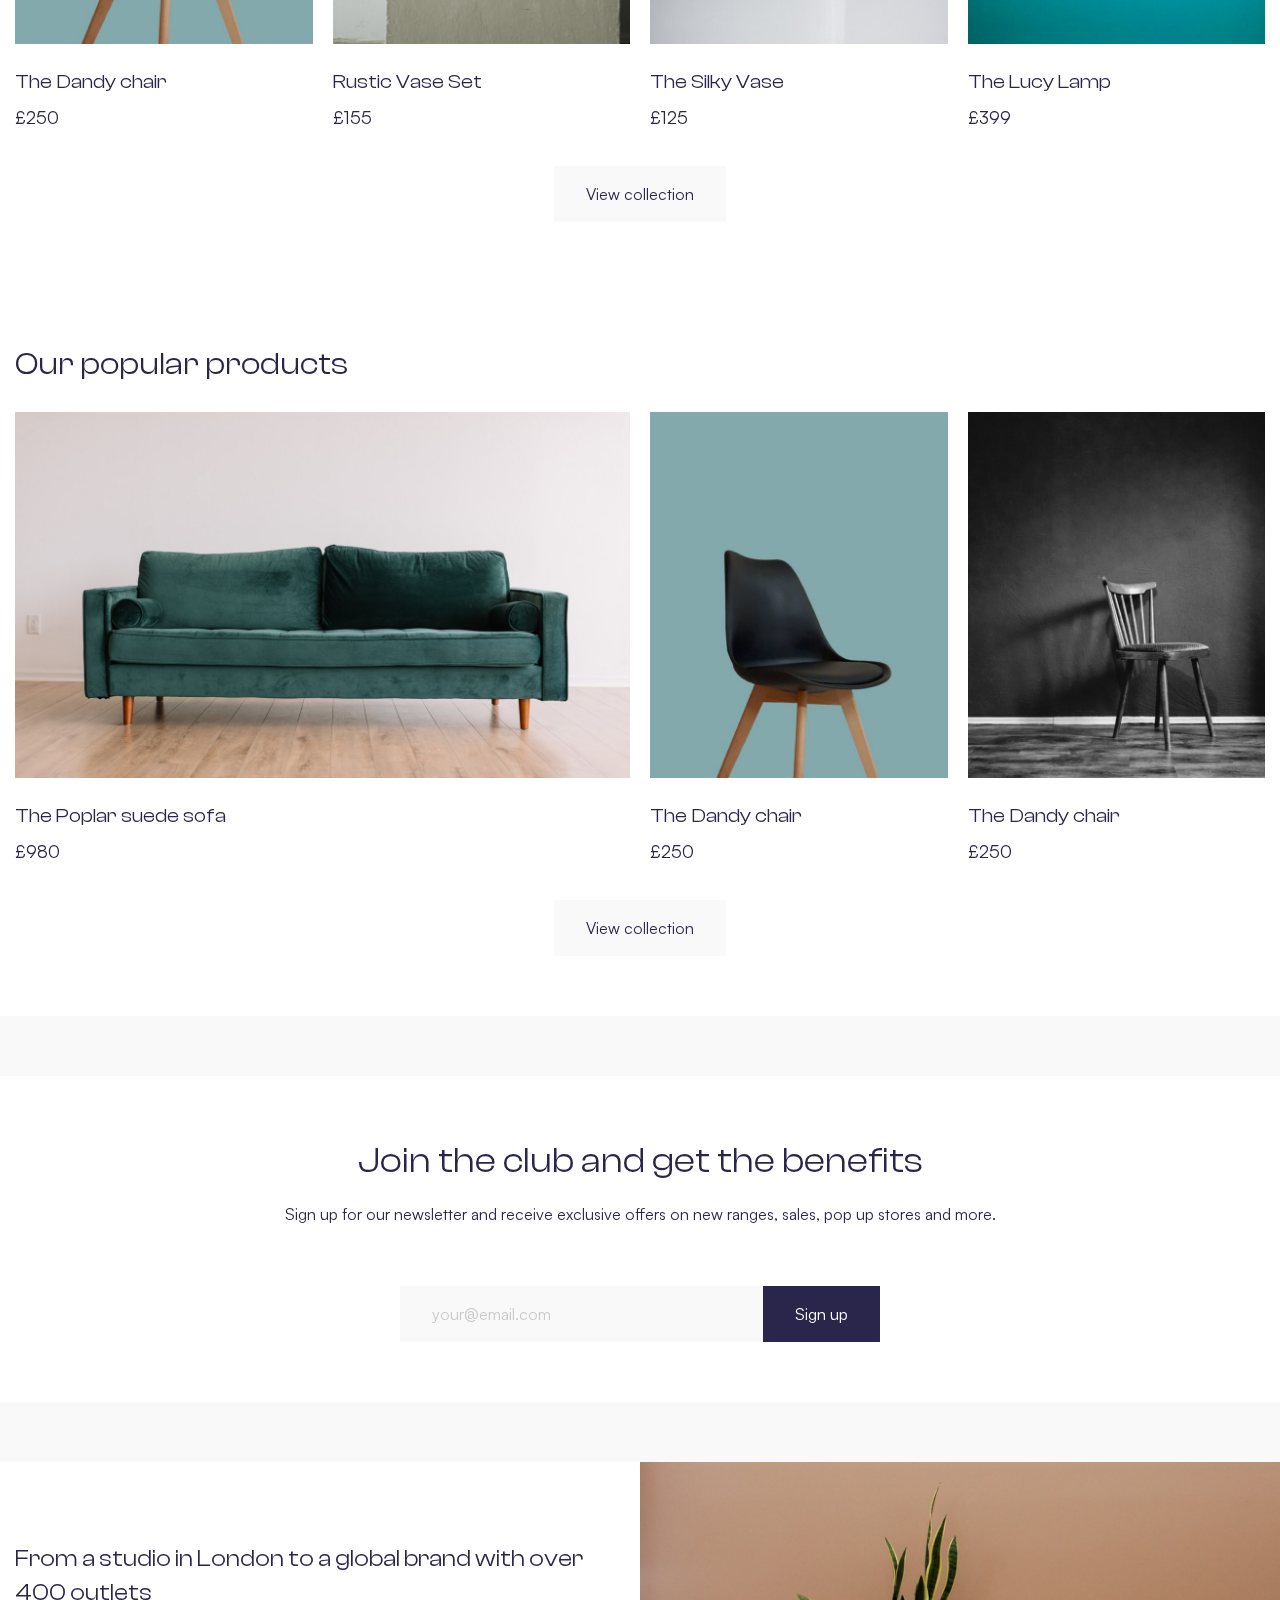
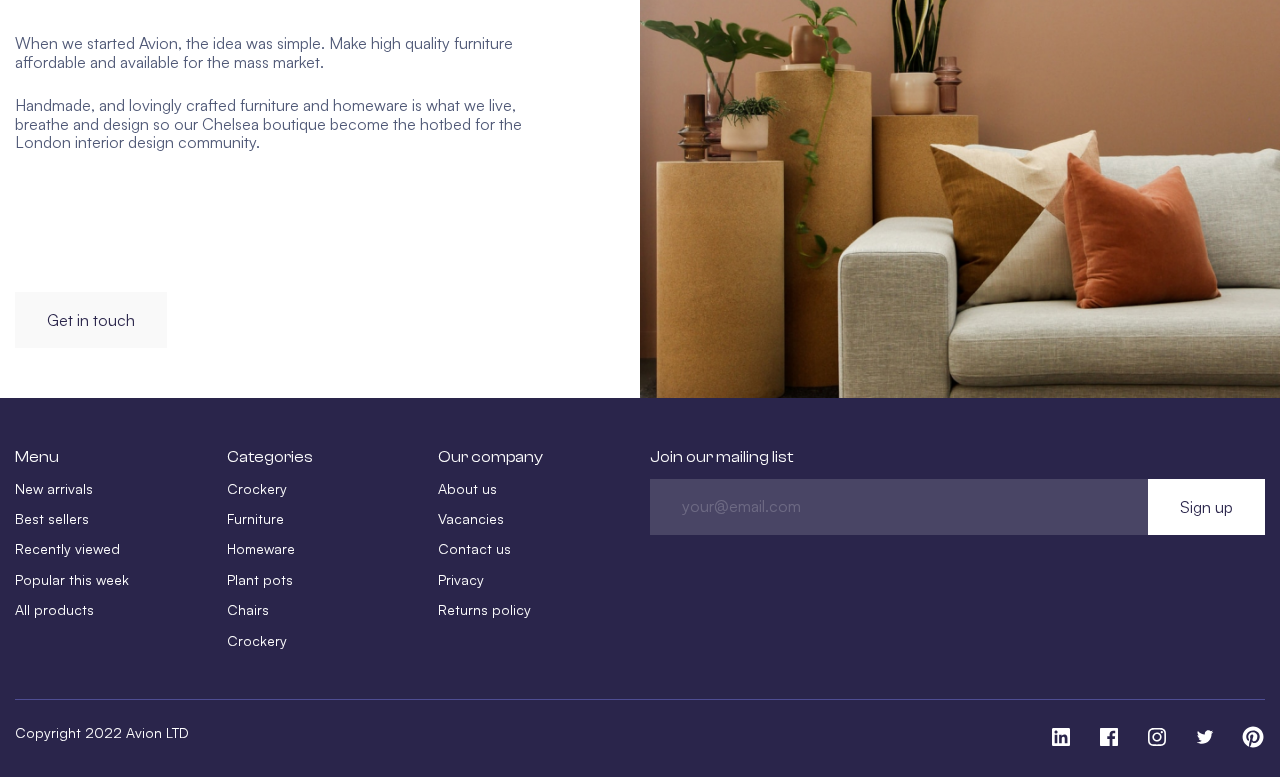
==== commit a44749dd: "fix my error" ====
--- a/index.html
+++ b/index.html
@@ -168,7 +168,7 @@
                     </li>
                 </ul>
 
-                <div class="products__button-wrapper">
+                <div class="products-section__button-wrapper">
                     <a href="/products.html" class="button button--grey">View collection</a>
                 </div>
             </div>
@@ -212,7 +212,7 @@
                     </li>
                 </ul>
 
-                <div class="products__button-wrapper">
+                <div class="products-section__button-wrapper">
                     <a href="/products.html" class="button button--grey">View collection</a>
                 </div>
             </div>
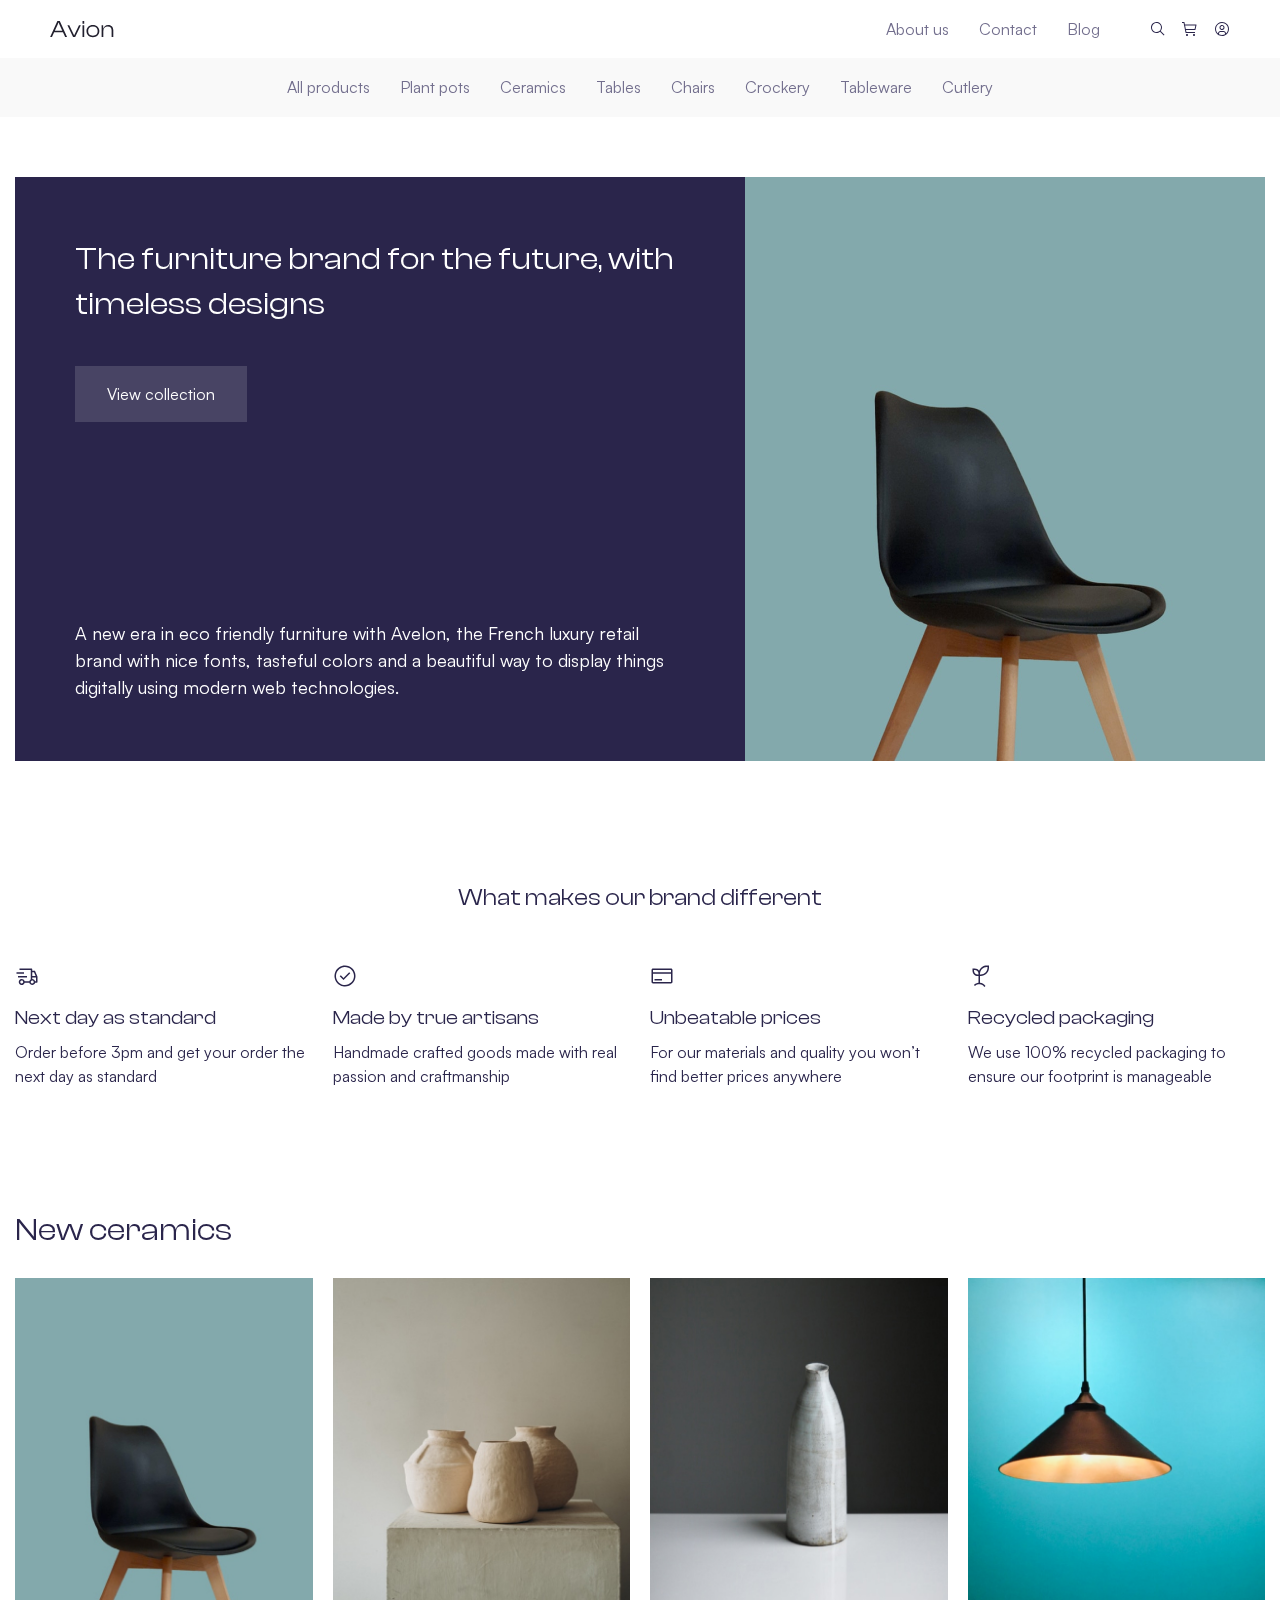
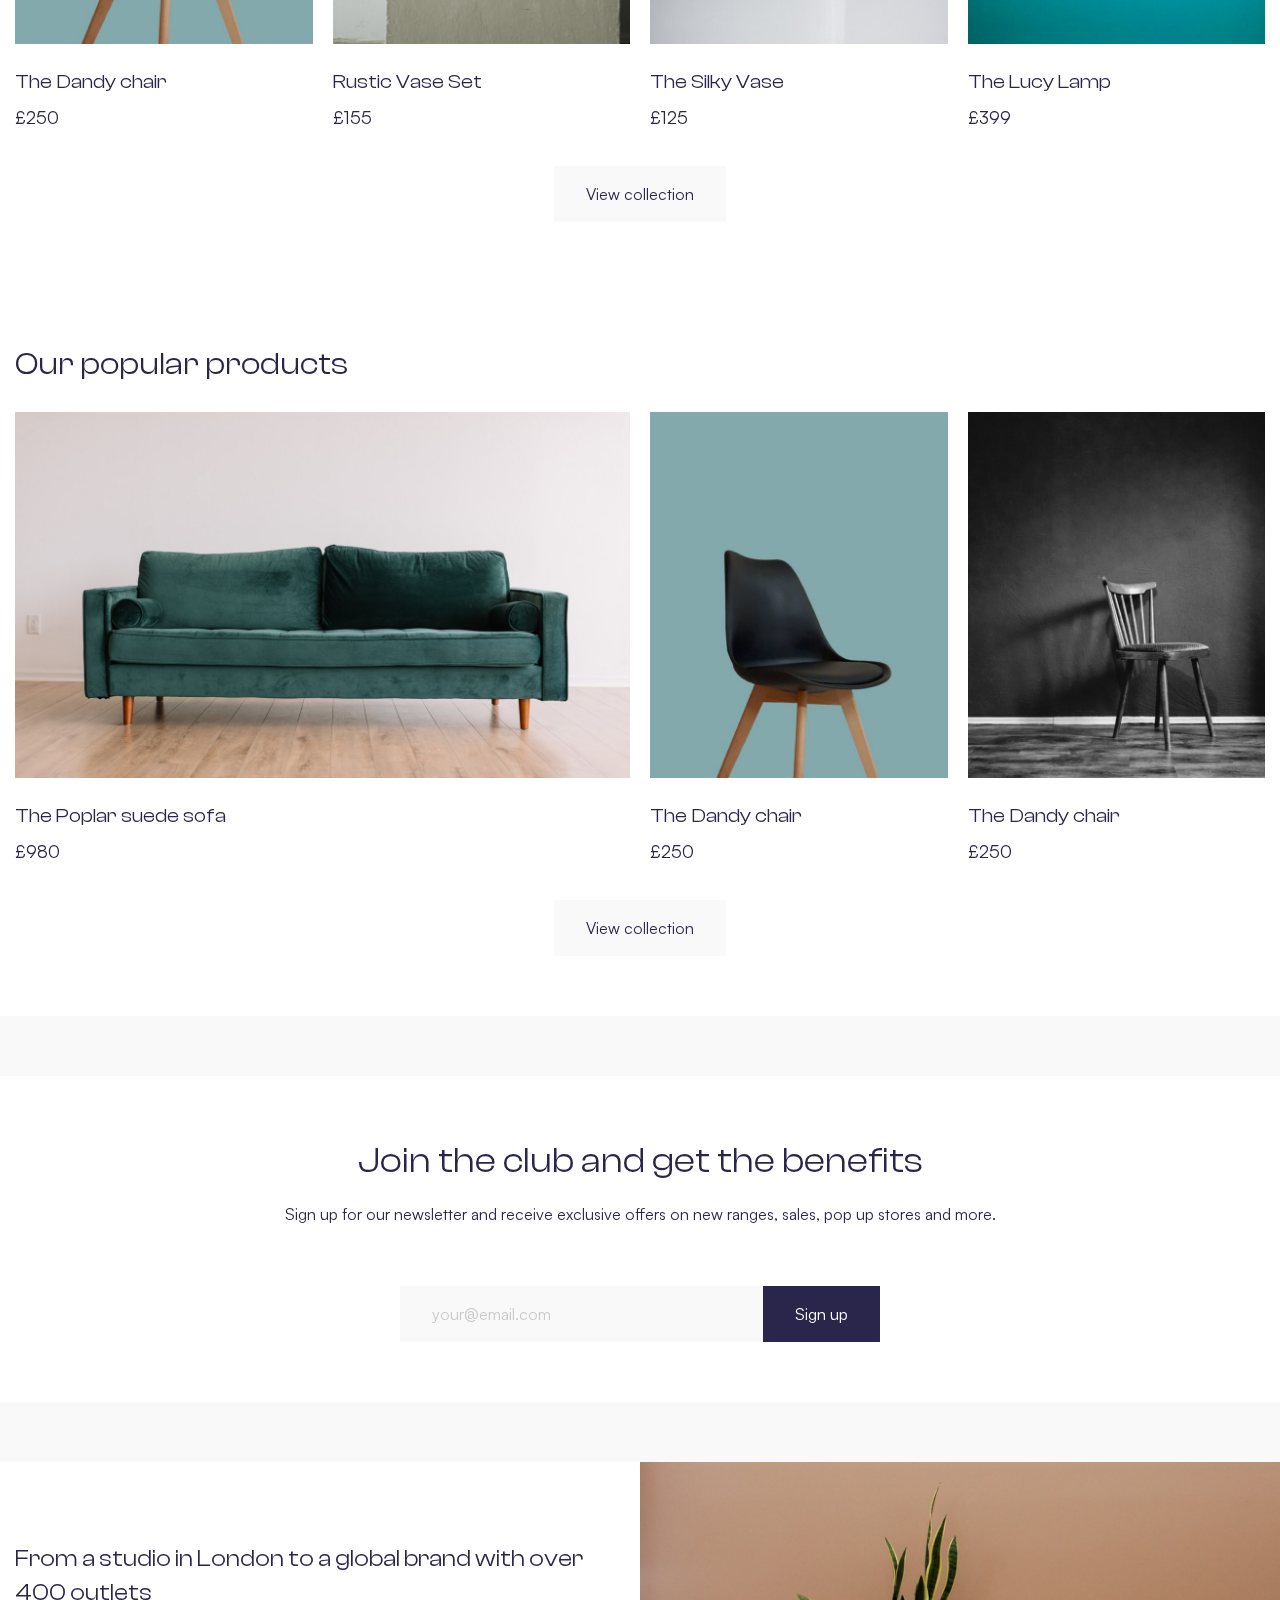
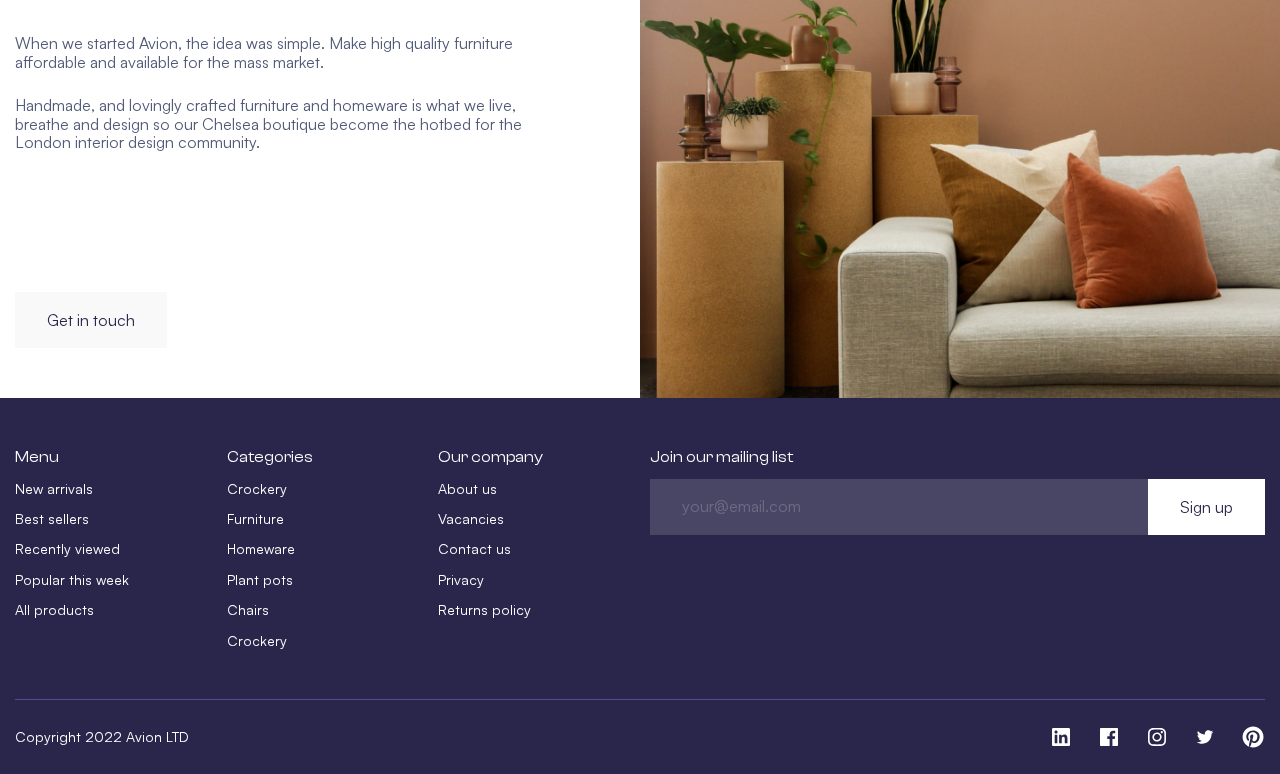
==== commit c3214398: "add buttons and links interactive" ====
--- a/index.html
+++ b/index.html
@@ -12,7 +12,7 @@
 <body class="page__body">
     <header class="header">
         <div class="header__container header__top">
-            <a href="/" class="logo header__logo">
+            <a href="/" class="logo header__logo focus-visible">
                 <img src="./img/logo.svg" alt="Avion Logo">
             </a>
             <div class="header__actions">
@@ -30,17 +30,23 @@
                     </ul>
                 </nav>
                 <div class="header__buttons">
-                    <a href="/" class="header__button">
+                    <a href="/" class="header__button focus-visible">
                         <img src="./img/search-icon.svg" alt="Search Icon" class="header__button-icon">
                     </a>
-                    <a href="/cart.html" class="header__button">
+                    <a href="/cart.html" class="header__button focus-visible">
                         <img src="./img/cart-icon.svg" alt="Cart Icon" class="header__button-icon">
                     </a>
-                    <a href="/" class="header__button">
+                    <a href="/" class="header__button focus-visible">
                         <img src="./img/user-icon.svg" alt="User Icon" class="header__button-icon">
                     </a>
                 </div>
             </div>
+            <button class="btn-reset burger">
+                <span class="burger__line"></span>
+                <span class="burger__line"></span>
+                <span class="burger__line"></span>
+                <span class="burger__line"></span>
+            </button>
         </div>
         <div class="header__container header__bottom">
             <nav class="header__nav">
@@ -124,46 +130,46 @@
 
                 <ul class="list-reset products-grid products-section__list">
                     <li class="products-grid__item">
-                        <article class="product">
-                            <div class="product__image-wrapper">
-                                <img src="./img/dandy-chair.jpg" alt="The Dandy chair" class="product__image" width="305"
-                                    height="317">
-                            </div>
-                            <a href="/product.html" class="product__name">The Dandy chair</a>
-                            <span class="product__price">£250</span>
-                        </article>
-                    </li>
-
-                    <li class="products-grid__item">
-                        <article class="product">
-                            <div class="product__image-wrapper">
-                                <img src="./img/vase-set.jpg" alt="Rustic Vase Set" class="product__image" width="305"
-                                    height="317">
-                            </div>
-                            <a href="/product.html" class="product__name">Rustic Vase Set</a>
-                            <span class="product__price">£155</span>
-                        </article>
-                    </li>
-
-                    <li class="products-grid__item">
-                        <article class="product">
-                            <div class="product__image-wrapper">
-                                <img src="./img/silky-vase.jpg" alt="The Silky Vase" class="product__image" width="305"
-                                    height="317">
-                            </div>
-                            <a href="/product.html" class="product__name">The Silky Vase</a>
-                            <span class="product__price">£125</span>
-                        </article>
-                    </li>
-
-                    <li class="products-grid__item">
-                        <article class="product">
-                            <div class="product__image-wrapper">
-                                <img src="./img/lucy-lamp.jpg" alt="The Lucy Lamp" class="product__image" width="305"
-                                    height="317">
-                            </div>
-                            <a href="/product.html" class="product__name">The Lucy Lamp</a>
-                            <span class="product__price">£399</span>
+                        <article class="product-card">
+                            <div class="product-card__image-wrapper">
+                                <img src="./img/dandy-chair.jpg" alt="The Dandy chair" class="product-card__image" width="305"
+                                    height="317">
+                            </div>
+                            <a href="/product.html" class="product-card__name focus-visible">The Dandy chair</a>
+                            <span class="product-card__price">£250</span>
+                        </article>
+                    </li>
+
+                    <li class="products-grid__item">
+                        <article class="product-card">
+                            <div class="product-card__image-wrapper">
+                                <img src="./img/vase-set.jpg" alt="Rustic Vase Set" class="product-card__image" width="305"
+                                    height="317">
+                            </div>
+                            <a href="/product.html" class="product-card__name focus-visible">Rustic Vase Set</a>
+                            <span class="product-card__price">£155</span>
+                        </article>
+                    </li>
+
+                    <li class="products-grid__item">
+                        <article class="product-card">
+                            <div class="product-card__image-wrapper">
+                                <img src="./img/silky-vase.jpg" alt="The Silky Vase" class="product-card__image" width="305"
+                                    height="317">
+                            </div>
+                            <a href="/product.html" class="product-card__name focus-visible">The Silky Vase</a>
+                            <span class="product-card__price">£125</span>
+                        </article>
+                    </li>
+
+                    <li class="products-grid__item">
+                        <article class="product-card">
+                            <div class="product-card__image-wrapper">
+                                <img src="./img/lucy-lamp.jpg" alt="The Lucy Lamp" class="product-card__image" width="305"
+                                    height="317">
+                            </div>
+                            <a href="/product.html" class="product-card__name focus-visible">The Lucy Lamp</a>
+                            <span class="product-card__price">£399</span>
                         </article>
                     </li>
                 </ul>
@@ -179,35 +185,35 @@
 
                 <ul class="list-reset products-grid products-section__list">
                     <li class="products-grid__item products-grid__item--large">
-                        <article class="product">
-                            <div class="product__image-wrapper">
-                                <img src="./img/popular-sofa.jpg" alt="The Dandy chair" class="product__image" width="630"
+                        <article class="product-card">
+                            <div class="product-card__image-wrapper">
+                                <img src="./img/popular-sofa.jpg" alt="The Dandy chair" class="product-card__image" width="630"
                                     height="375">
                             </div>
-                            <a href="/product.html" class="product__name">The Poplar suede sofa</a>
-                            <span class="product__price">£980</span>
-                        </article>
-                    </li>
-
-                    <li class="products-grid__item">
-                        <article class="product">
-                            <div class="product__image-wrapper">
-                                <img src="./img/dandy-chair.jpg" alt="Rustic Vase Set" class="product__image" width="305"
-                                    height="317">
-                            </div>
-                            <a href="/product.html" class="product__name">The Dandy chair</a>
-                            <span class="product__price">£250</span>
-                        </article>
-                    </li>
-
-                    <li class="products-grid__item">
-                        <article class="product">
-                            <div class="product__image-wrapper">
-                                <img src="./img/dandy-chair-2.jpg" alt="The Silky Vase" class="product__image" width="305"
-                                    height="317">
-                            </div>
-                            <a href="/product.html" class="product__name">The Dandy chair</a>
-                            <span class="product__price">£250</span>
+                            <a href="/product.html" class="product-card__name focus-visible">The Poplar suede sofa</a>
+                            <span class="product-card__price">£980</span>
+                        </article>
+                    </li>
+
+                    <li class="products-grid__item">
+                        <article class="product-card">
+                            <div class="product-card__image-wrapper">
+                                <img src="./img/dandy-chair.jpg" alt="Rustic Vase Set" class="product-card__image" width="305"
+                                    height="317">
+                            </div>
+                            <a href="/product.html" class="product-card__name focus-visible">The Dandy chair</a>
+                            <span class="product-card__price">£250</span>
+                        </article>
+                    </li>
+
+                    <li class="products-grid__item">
+                        <article class="product-card">
+                            <div class="product-card__image-wrapper">
+                                <img src="./img/dandy-chair-2.jpg" alt="The Silky Vase" class="product-card__image" width="305"
+                                    height="317">
+                            </div>
+                            <a href="/product.html" class="product-card__name focus-visible">The Dandy chair</a>
+                            <span class="product-card__price">£250</span>
                         </article>
                     </li>
                 </ul>
@@ -262,19 +268,19 @@
                     <h3 class="footer__subtitle">Menu</h3>
                     <ul class="list-reset footer__list">
                         <li class="footer__item">
-                            <a href="/" class="footer__link">New arrivals</a>
-                        </li>
-                        <li class="footer__item">
-                            <a href="/" class="footer__link">Best sellers</a>
-                        </li>
-                        <li class="footer__item">
-                            <a href="/" class="footer__link">Recently viewed</a>
-                        </li>
-                        <li class="footer__item">
-                            <a href="/" class="footer__link">Popular this week</a>
-                        </li>
-                        <li class="footer__item">
-                            <a href="/" class="footer__link">All products</a>
+                            <a href="/" class="footer__link focus-visible">New arrivals</a>
+                        </li>
+                        <li class="footer__item">
+                            <a href="/" class="footer__link focus-visible">Best sellers</a>
+                        </li>
+                        <li class="footer__item">
+                            <a href="/" class="footer__link focus-visible">Recently viewed</a>
+                        </li>
+                        <li class="footer__item">
+                            <a href="/" class="footer__link focus-visible">Popular this week</a>
+                        </li>
+                        <li class="footer__item">
+                            <a href="/" class="footer__link focus-visible">All products</a>
                         </li>
                     </ul>
                 </nav>
@@ -282,22 +288,22 @@
                     <h3 class="footer__subtitle">Categories</h3>
                     <ul class="list-reset footer__list">
                         <li class="footer__item">
-                            <a href="/" class="footer__link">Crockery</a>
-                        </li>
-                        <li class="footer__item">
-                            <a href="/" class="footer__link">Furniture</a>
-                        </li>
-                        <li class="footer__item">
-                            <a href="/" class="footer__link">Homeware</a>
-                        </li>
-                        <li class="footer__item">
-                            <a href="/" class="footer__link">Plant pots</a>
-                        </li>
-                        <li class="footer__item">
-                            <a href="/" class="footer__link">Chairs</a>
-                        </li>
-                        <li class="footer__item">
-                            <a href="/" class="footer__link">Crockery</a>
+                            <a href="/" class="footer__link focus-visible">Crockery</a>
+                        </li>
+                        <li class="footer__item">
+                            <a href="/" class="footer__link focus-visible">Furniture</a>
+                        </li>
+                        <li class="footer__item">
+                            <a href="/" class="footer__link focus-visible">Homeware</a>
+                        </li>
+                        <li class="footer__item">
+                            <a href="/" class="footer__link focus-visible">Plant pots</a>
+                        </li>
+                        <li class="footer__item">
+                            <a href="/" class="footer__link focus-visible">Chairs</a>
+                        </li>
+                        <li class="footer__item">
+                            <a href="/" class="footer__link focus-visible">Crockery</a>
                         </li>
                     </ul>
                 </nav>
@@ -305,19 +311,19 @@
                     <h3 class="footer__subtitle">Our company</h3>
                     <ul class="list-reset footer__list">
                         <li class="footer__item">
-                            <a href="/" class="footer__link">About us</a>
-                        </li>
-                        <li class="footer__item">
-                            <a href="/" class="footer__link">Vacancies</a>
-                        </li>
-                        <li class="footer__item">
-                            <a href="/" class="footer__link">Contact us</a>
-                        </li>
-                        <li class="footer__item">
-                            <a href="/" class="footer__link">Privacy</a>
-                        </li>
-                        <li class="footer__item">
-                            <a href="/" class="footer__link">Returns policy</a>
+                            <a href="/" class="footer__link focus-visible">About us</a>
+                        </li>
+                        <li class="footer__item">
+                            <a href="/" class="footer__link focus-visible">Vacancies</a>
+                        </li>
+                        <li class="footer__item">
+                            <a href="/" class="footer__link focus-visible">Contact us</a>
+                        </li>
+                        <li class="footer__item">
+                            <a href="/" class="footer__link focus-visible">Privacy</a>
+                        </li>
+                        <li class="footer__item">
+                            <a href="/" class="footer__link focus-visible">Returns policy</a>
                         </li>
                     </ul>
                 </nav>
@@ -334,7 +340,7 @@
                 <span class="footer__copyright">Copyright 2022 Avion LTD</span>
                 <ul class="list-reset social">
                     <li class="social__item">
-                        <a href="#" class="social__link">
+                        <a href="#" class="social__link focus-visible">
                             <svg width="24" height="24" viewBox="0 0 24 24" fill="none" class="social__icon"
                                 xmlns="http://www.w3.org/2000/svg">
                                 <rect width="24" height="24" fill="white" style="mix-blend-mode:multiply" />
@@ -345,7 +351,7 @@
                         </a>
                     </li>
                     <li class="social__item">
-                        <a href="#" class="social__link">
+                        <a href="#" class="social__link focus-visible">
                             <svg width="24" height="24" viewBox="0 0 24 24" fill="none" class="social__icon"
                                 xmlns="http://www.w3.org/2000/svg">
                                 <rect width="24" height="24" fill="white" style="mix-blend-mode:multiply" />
@@ -356,7 +362,7 @@
                         </a>
                     </li>
                     <li class="social__item">
-                        <a href="#" class="social__link">
+                        <a href="#" class="social__link focus-visible">
                             <svg width="24" height="24" viewBox="0 0 24 24" fill="none" class="social__icon"
                                 xmlns="http://www.w3.org/2000/svg">
                                 <rect width="24" height="24" fill="white" style="mix-blend-mode:multiply" />
@@ -373,7 +379,7 @@
                         </a>
                     </li>
                     <li class="social__item">
-                        <a href="#" class="social__link">
+                        <a href="#" class="social__link focus-visible">
                             <svg width="24" height="24" viewBox="0 0 24 24" fill="none" class="social__icon"
                                 xmlns="http://www.w3.org/2000/svg">
                                 <rect width="24" height="24" fill="white" style="mix-blend-mode:multiply" />
@@ -384,7 +390,7 @@
                         </a>
                     </li>
                     <li class="social__item">
-                        <a href="#" class="social__link">
+                        <a href="#" class="social__link focus-visible">
                             <svg width="24" height="24" viewBox="0 0 24 24" fill="none" class="social__icon"
                                 xmlns="http://www.w3.org/2000/svg">
                                 <rect width="24" height="24" fill="white" style="mix-blend-mode:multiply" />
--- a/styles/main.css
+++ b/styles/main.css
@@ -1,13 +1,14 @@
 @import url('./_settings.css');
 
 /* блоки */
+@import url('./blocks/_burger.css');
 @import url('./blocks/_social.css');
 @import url('./blocks/_btn.css');
 @import url('./blocks/_title.css');
 @import url('./blocks/_form.css');
 @import url('./blocks/_checkbox.css');
 @import url('./blocks/_stepper.css');
-@import url('./blocks/_product.css');
+@import url('./blocks/_product-card.css');
 @import url('./blocks/_filter.css');
 @import url('./blocks/_products-grid.css');
 
@@ -25,7 +26,7 @@
 @import url('./blocks/_story.css');
 
 /* products.html */
-@import url('./blocks/_products-hero.css');
+@import url('./blocks/_catalog-hero.css');
 @import url('./blocks/_catalog.css');
 
 /* product.html */
